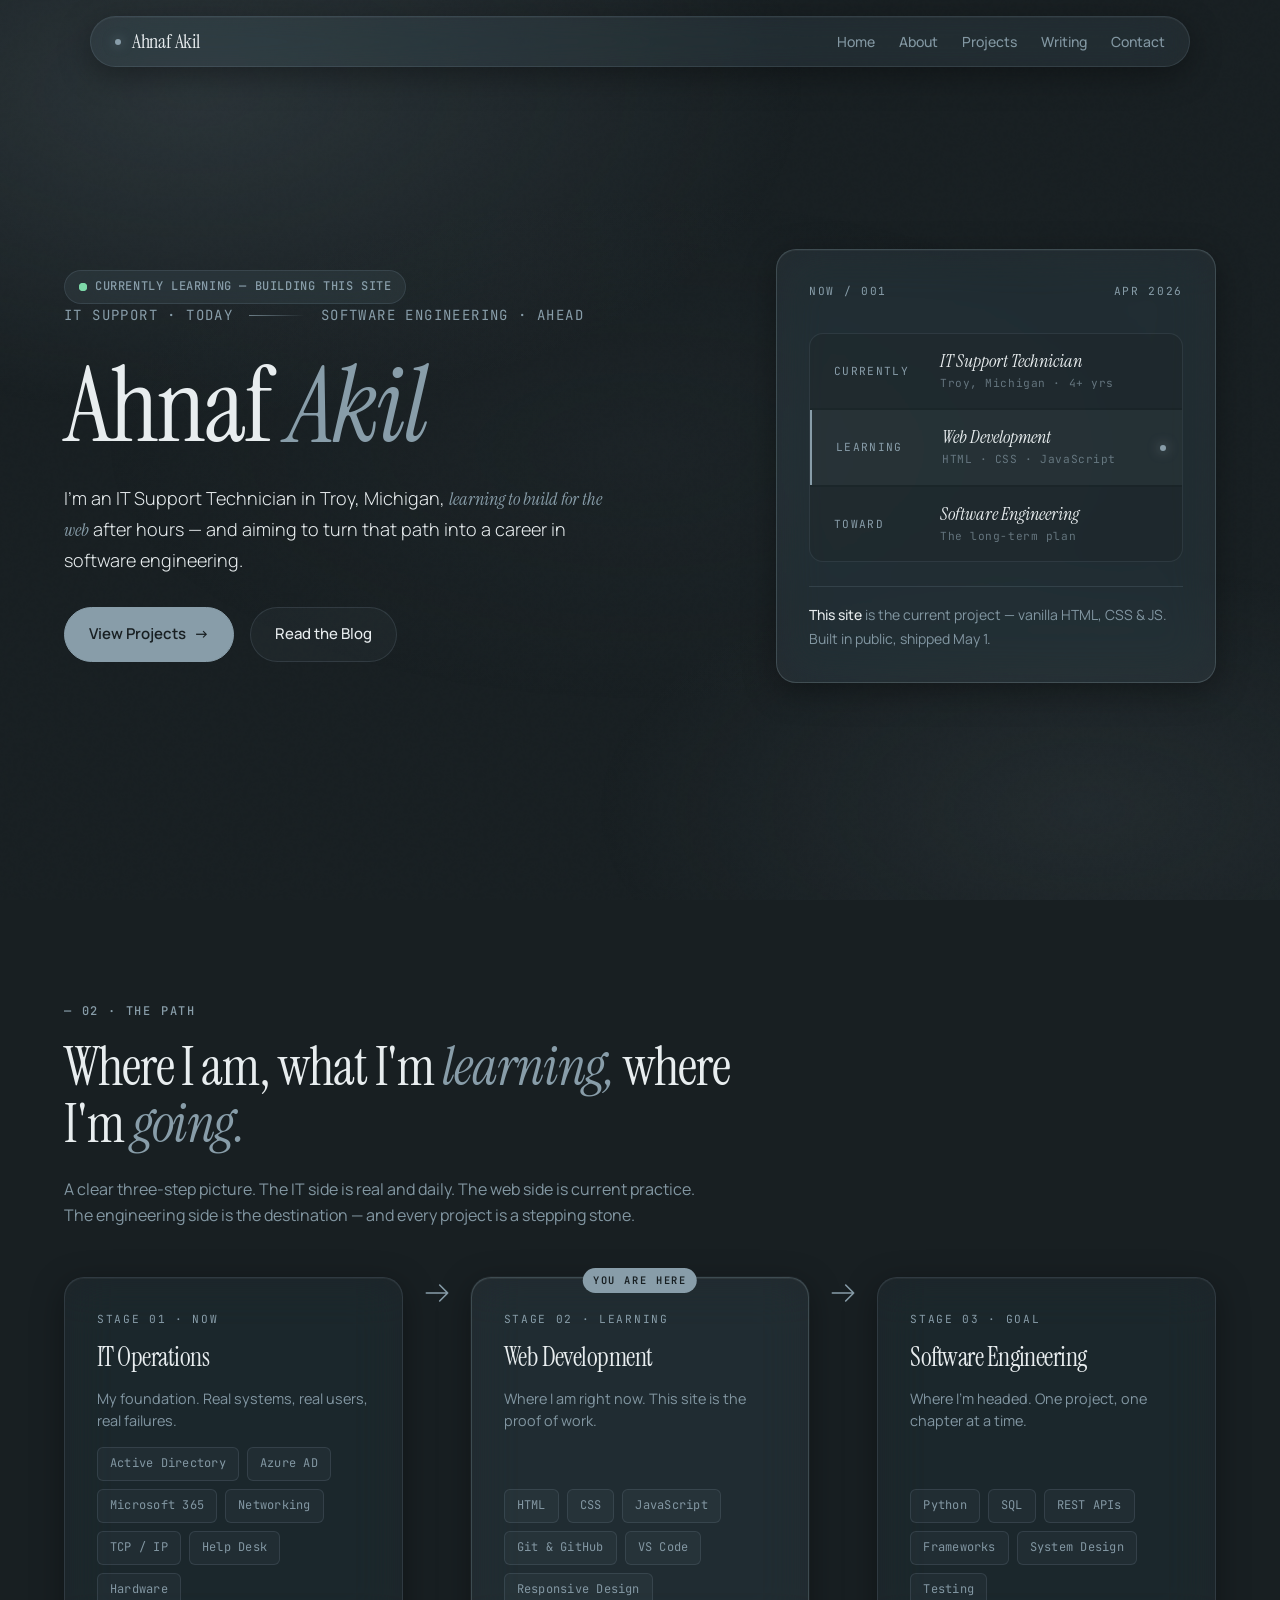
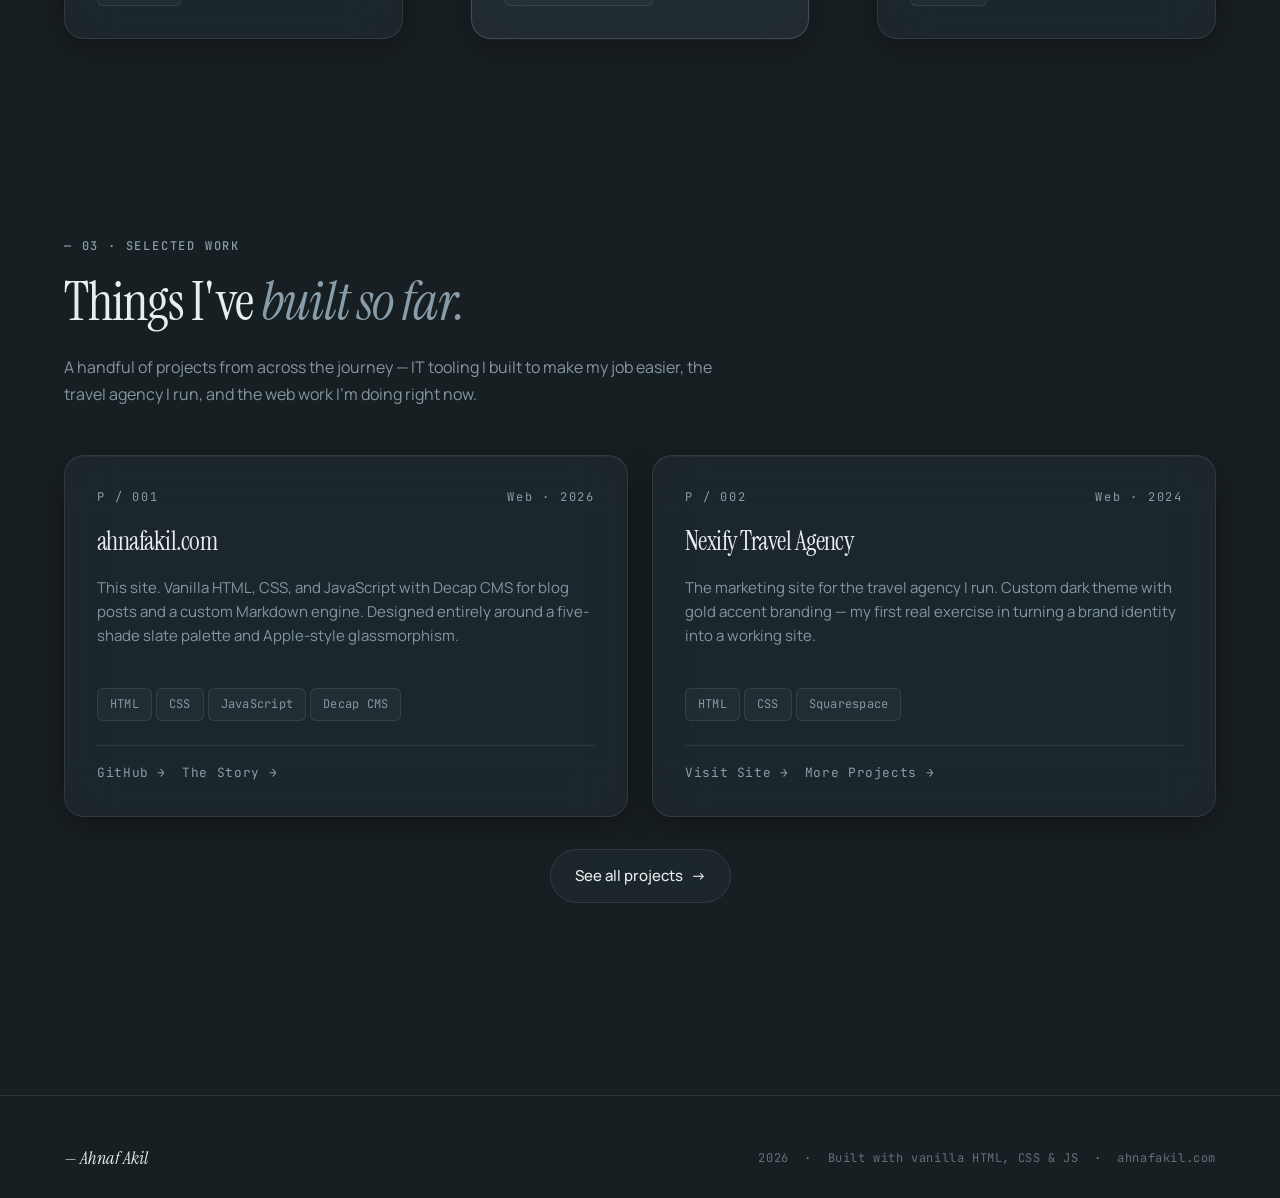
==== index.html @ 6904fd0f "Add files via upload" ====
<!doctype html>
<html lang="en">
<head>
  <meta charset="utf-8" />
  <meta name="viewport" content="width=device-width, initial-scale=1" />
  <meta name="theme-color" content="#181F22" />

  <title>Ahnaf Akil — IT Support, Learning Software Engineering</title>
  <meta name="description" content="IT Support Technician based in Troy, Michigan, learning web development as a stepping stone toward a career in software engineering." />

  <meta property="og:title" content="Ahnaf Akil — IT Support, Learning Software Engineering" />
  <meta property="og:description" content="From the help desk toward the codebase. The path, the projects, the writing." />
  <meta property="og:type" content="website" />
  <meta property="og:url" content="https://ahnafakil.com" />
  <meta property="og:image" content="https://ahnafakil.com/assets/img/akil.jpg" />

  <link rel="preconnect" href="https://fonts.googleapis.com" />
  <link rel="preconnect" href="https://fonts.gstatic.com" crossorigin />
  <link href="https://fonts.googleapis.com/css2?family=Instrument+Serif:ital@0;1&family=Manrope:wght@300;400;500;600;700&family=JetBrains+Mono:wght@400;500&display=swap" rel="stylesheet" />

  <link rel="stylesheet" href="assets/css/main.css" />
  <link rel="icon" type="image/svg+xml" href="data:image/svg+xml,%3Csvg xmlns='http://www.w3.org/2000/svg' viewBox='0 0 100 100'%3E%3Crect width='100' height='100' rx='20' fill='%23181F22'/%3E%3Ctext x='50' y='65' font-family='serif' font-size='48' font-style='italic' fill='%23889DA9' text-anchor='middle'%3Ea%3C/text%3E%3C/svg%3E" />
</head>
<body>

  <!-- ─── Navigation ─────────────────────────────────────── -->
  <nav class="nav" aria-label="Primary">
    <a href="index.html" class="nav-brand">
      <span class="dot" aria-hidden="true"></span>
      Ahnaf Akil
    </a>
    <button class="nav-toggle" aria-label="Toggle navigation" aria-expanded="false">
      <span></span>
    </button>
    <ul class="nav-links">
      <li><a href="index.html">Home</a></li>
      <li><a href="about.html">About</a></li>
      <li><a href="projects.html">Projects</a></li>
      <li><a href="blog.html">Writing</a></li>
      <li><a href="contact.html">Contact</a></li>
    </ul>
  </nav>

  <!-- ─── Hero ───────────────────────────────────────────── -->
  <section class="hero">
    <div class="container">
      <div class="hero-grid">
        <div class="hero-text">
          <span class="status-pill">
            <span class="pulse" aria-hidden="true"></span>
            Currently learning  —  building this site
          </span>

          <p class="hero-tagline">
            <span>IT Support  ·  Today</span>
            <span class="arrow-line" aria-hidden="true"></span>
            <span>Software Engineering  ·  Ahead</span>
          </p>

          <h1 class="hero-headline">
            Ahnaf <em>Akil</em>
          </h1>

          <p class="hero-bridge">
            I'm an IT Support Technician in Troy, Michigan,
            <span class="accent">learning to build for the web</span>
            after hours — and aiming to turn that path into a career in software engineering.
          </p>

          <div class="hero-cta">
            <a href="projects.html" class="btn btn-primary">
              View Projects <span class="arrow" aria-hidden="true">→</span>
            </a>
            <a href="blog.html" class="btn">
              Read the Blog
            </a>
          </div>
        </div>

        <!-- Hero side card: Now / Learning / Toward -->
        <aside class="glass-strong hero-card" aria-label="Current focus">
          <div class="hero-card-label">
            <span>Now  /  001</span>
            <span>Apr 2026</span>
          </div>

          <div class="now-stack">
            <div class="now-row">
              <span class="now-key">Currently</span>
              <span class="now-val"><em>IT Support Technician</em></span>
              <span class="now-meta">Troy, Michigan  ·  4+ yrs</span>
            </div>

            <div class="now-row now-row--accent">
              <span class="now-key">Learning</span>
              <span class="now-val"><em>Web Development</em></span>
              <span class="now-meta">HTML  ·  CSS  ·  JavaScript</span>
            </div>

            <div class="now-row">
              <span class="now-key">Toward</span>
              <span class="now-val"><em>Software Engineering</em></span>
              <span class="now-meta">The long-term plan</span>
            </div>
          </div>

          <div class="hero-now">
            <strong>This site</strong> is the current project — vanilla HTML, CSS &amp; JS.
            Built in public, shipped May 1.
          </div>
        </aside>
      </div>
    </div>
  </section>

  <!-- ─── Path: 3-stage progression ──────────────────────── -->
  <section id="path">
    <div class="container">
      <div class="section-head reveal">
        <span class="eyebrow">— 02  ·  The Path</span>
        <h2>Where I am, what I'm <span class="em">learning,</span> where I'm <span class="em">going.</span></h2>
        <p>
          A clear three-step picture. The IT side is real and daily. The web side is current
          practice. The engineering side is the destination — and every project is a stepping stone.
        </p>
      </div>

      <div class="path reveal-stagger">

        <div class="glass path-col">
          <div class="path-stage">Stage 01  ·  Now</div>
          <h3>IT Operations</h3>
          <p class="path-blurb">My foundation. Real systems, real users, real failures.</p>
          <div class="tag-list">
            <span class="tag">Active Directory</span>
            <span class="tag">Azure AD</span>
            <span class="tag">Microsoft 365</span>
            <span class="tag">Networking</span>
            <span class="tag">TCP / IP</span>
            <span class="tag">Help Desk</span>
            <span class="tag">Hardware</span>
          </div>
        </div>

        <div class="path-arrow" aria-hidden="true">
          <svg viewBox="0 0 24 24" fill="none" stroke="currentColor" stroke-width="1.2">
            <path d="M4 12h16M14 6l6 6-6 6" stroke-linecap="round" stroke-linejoin="round"/>
          </svg>
        </div>

        <div class="glass path-col path-col--current">
          <div class="path-stage">Stage 02  ·  Learning</div>
          <h3>Web Development</h3>
          <p class="path-blurb">Where I am right now. This site is the proof of work.</p>
          <div class="tag-list">
            <span class="tag">HTML</span>
            <span class="tag">CSS</span>
            <span class="tag">JavaScript</span>
            <span class="tag">Git &amp; GitHub</span>
            <span class="tag">VS Code</span>
            <span class="tag">Responsive Design</span>
          </div>
        </div>

        <div class="path-arrow" aria-hidden="true">
          <svg viewBox="0 0 24 24" fill="none" stroke="currentColor" stroke-width="1.2">
            <path d="M4 12h16M14 6l6 6-6 6" stroke-linecap="round" stroke-linejoin="round"/>
          </svg>
        </div>

        <div class="glass path-col">
          <div class="path-stage">Stage 03  ·  Goal</div>
          <h3>Software Engineering</h3>
          <p class="path-blurb">Where I'm headed. One project, one chapter at a time.</p>
          <div class="tag-list">
            <span class="tag">Python</span>
            <span class="tag">SQL</span>
            <span class="tag">REST APIs</span>
            <span class="tag">Frameworks</span>
            <span class="tag">System Design</span>
            <span class="tag">Testing</span>
          </div>
        </div>
      </div>
    </div>
  </section>

  <!-- ─── Featured Projects ──────────────────────────────── -->
  <section id="featured">
    <div class="container">
      <div class="section-head reveal">
        <span class="eyebrow">— 03  ·  Selected Work</span>
        <h2>Things I've <span class="em">built so far.</span></h2>
        <p>
          A handful of projects from across the journey — IT tooling I built to make my job
          easier, the travel agency I run, and the web work I'm doing right now.
        </p>
      </div>

      <div class="project-grid reveal-stagger">

        <article class="glass project-card">
          <div class="index">
            <span>P / 001</span>
            <span>Web · 2026</span>
          </div>
          <h3>ahnafakil.com</h3>
          <p class="desc">
            This site. Vanilla HTML, CSS, and JavaScript with Decap CMS for blog posts and a
            custom Markdown engine. Designed entirely around a five-shade slate palette and
            Apple-style glassmorphism.
          </p>
          <div class="stack">
            <span class="tag">HTML</span>
            <span class="tag">CSS</span>
            <span class="tag">JavaScript</span>
            <span class="tag">Decap CMS</span>
          </div>
          <div class="links">
            <a href="#" target="_blank" rel="noopener">GitHub →</a>
            <a href="about.html">The Story →</a>
          </div>
        </article>

        <article class="glass project-card">
          <div class="index">
            <span>P / 002</span>
            <span>Web · 2024</span>
          </div>
          <h3>Nexify Travel Agency</h3>
          <p class="desc">
            The marketing site for the travel agency I run. Custom dark theme with gold accent
            branding — my first real exercise in turning a brand identity into a working site.
          </p>
          <div class="stack">
            <span class="tag">HTML</span>
            <span class="tag">CSS</span>
            <span class="tag">Squarespace</span>
          </div>
          <div class="links">
            <a href="https://nexifyta.com" target="_blank" rel="noopener">Visit Site →</a>
            <a href="projects.html">More Projects →</a>
          </div>
        </article>

      </div>

      <div style="margin-top: var(--s-5); text-align: center;" class="reveal">
        <a href="projects.html" class="btn">
          See all projects <span class="arrow" aria-hidden="true">→</span>
        </a>
      </div>
    </div>
  </section>

  <!-- ─── Footer ─────────────────────────────────────────── -->
  <footer class="footer">
    <div class="container">
      <div class="footer-content">
        <span class="footer-brand">— Ahnaf Akil</span>
        <span class="footer-meta">
          <span data-year>2026</span>
          <span class="sep">·</span>
          Built with vanilla HTML, CSS &amp; JS
          <span class="sep">·</span>
          ahnafakil.com
        </span>
      </div>
    </div>
  </footer>

  <script src="assets/js/app.js"></script>
</body>
</html>
---- assets/css/main.css ----
/* ============================================================
   ahnafakil.com  —  Design System
   Editorial serif + geometric sans, glassmorphism on slate.
   ============================================================ */

/* ─── Reset ─────────────────────────────────────────────────── */
*,
*::before,
*::after {
  box-sizing: border-box;
  margin: 0;
  padding: 0;
}

html {
  scroll-behavior: smooth;
  -webkit-font-smoothing: antialiased;
  -moz-osx-font-smoothing: grayscale;
}

img,
picture,
svg {
  display: block;
  max-width: 100%;
}

a {
  color: inherit;
  text-decoration: none;
}

button {
  border: none;
  background: none;
  font: inherit;
  cursor: pointer;
  color: inherit;
}

/* ─── Tokens ────────────────────────────────────────────────── */
:root {
  /* Palette — strict 5-shade spec */
  --cadet:    #889DA9;
  --gunmetal: #6C7E87;
  --midnight: #505E65;
  --darkstm:  #343F44;
  --deepspc:  #181F22;

  /* Glass tokens */
  --glass-bg:     rgba(136, 157, 169, 0.06);
  --glass-bg-strong: rgba(136, 157, 169, 0.10);
  --glass-border: rgba(136, 157, 169, 0.18);
  --glass-border-strong: rgba(136, 157, 169, 0.28);
  --glass-blur:   blur(24px) saturate(160%);
  --glass-shadow: 0 8px 32px rgba(0, 0, 0, 0.35),
                  inset 0 1px 0 rgba(255, 255, 255, 0.04);

  /* Text */
  --text-primary:   #E8EDEF;
  --text-secondary: rgba(136, 157, 169, 0.95);
  --text-tertiary:  rgba(136, 157, 169, 0.65);

  /* Type */
  --font-serif: 'Instrument Serif', 'Times New Roman', serif;
  --font-sans:  'Manrope', -apple-system, BlinkMacSystemFont, sans-serif;
  --font-mono:  'JetBrains Mono', 'SF Mono', ui-monospace, monospace;

  /* Spacing scale */
  --s-1: 4px;
  --s-2: 8px;
  --s-3: 16px;
  --s-4: 24px;
  --s-5: 32px;
  --s-6: 48px;
  --s-7: 64px;
  --s-8: 96px;
  --s-9: 128px;

  /* Layout */
  --max-width: 1200px;
  --content-width: 720px;

  /* Motion */
  --ease-out: cubic-bezier(0.16, 1, 0.3, 1);
  --ease-in-out: cubic-bezier(0.65, 0, 0.35, 1);
}

/* ─── Base ──────────────────────────────────────────────────── */
body {
  font-family: var(--font-sans);
  font-weight: 400;
  font-size: 16px;
  line-height: 1.65;
  color: var(--text-secondary);
  background: var(--deepspc);
  min-height: 100vh;
  overflow-x: hidden;
  position: relative;
}

/* Ambient atmosphere — gives glass something to blur over */
body::before {
  content: '';
  position: fixed;
  inset: 0;
  background:
    radial-gradient(ellipse 80% 60% at 15% 10%, rgba(108, 126, 135, 0.22), transparent 60%),
    radial-gradient(ellipse 70% 50% at 85% 90%, rgba(80, 94, 101, 0.18), transparent 55%),
    radial-gradient(ellipse 60% 40% at 50% 50%, rgba(52, 63, 68, 0.12), transparent 70%);
  pointer-events: none;
  z-index: 0;
}

/* Subtle grain overlay */
body::after {
  content: '';
  position: fixed;
  inset: 0;
  background-image: url("data:image/svg+xml,%3Csvg viewBox='0 0 200 200' xmlns='http://www.w3.org/2000/svg'%3E%3Cfilter id='n'%3E%3CfeTurbulence type='fractalNoise' baseFrequency='0.9' numOctaves='3'/%3E%3C/filter%3E%3Crect width='100%25' height='100%25' filter='url(%23n)' opacity='0.5'/%3E%3C/svg%3E");
  opacity: 0.025;
  pointer-events: none;
  z-index: 1;
  mix-blend-mode: overlay;
}

/* ─── Typography ────────────────────────────────────────────── */
h1, h2, h3, h4 {
  font-family: var(--font-serif);
  font-weight: 400;
  color: var(--text-primary);
  letter-spacing: -0.02em;
  line-height: 1.05;
}

h1 {
  font-size: clamp(3rem, 7vw + 1rem, 6.5rem);
  font-weight: 400;
}

h2 {
  font-size: clamp(2rem, 3vw + 1rem, 3.5rem);
  margin-bottom: var(--s-4);
}

h3 {
  font-size: clamp(1.5rem, 1.5vw + 0.75rem, 2rem);
  margin-bottom: var(--s-3);
}

h4 {
  font-size: 1.25rem;
  margin-bottom: var(--s-2);
}

p {
  margin-bottom: var(--s-3);
  max-width: 65ch;
}

p.lead {
  font-size: 1.125rem;
  line-height: 1.7;
  color: var(--text-primary);
  font-weight: 300;
}

.eyebrow {
  font-family: var(--font-mono);
  font-size: 0.75rem;
  font-weight: 500;
  text-transform: uppercase;
  letter-spacing: 0.15em;
  color: var(--cadet);
  margin-bottom: var(--s-3);
  display: inline-block;
}

.serif-italic {
  font-family: var(--font-serif);
  font-style: italic;
  color: var(--text-primary);
}

a.inline-link {
  color: var(--text-primary);
  border-bottom: 1px solid var(--glass-border-strong);
  transition: border-color 0.3s var(--ease-out);
}

a.inline-link:hover {
  border-bottom-color: var(--cadet);
}

code,
pre {
  font-family: var(--font-mono);
  font-size: 0.85em;
}

code {
  background: var(--glass-bg-strong);
  border: 1px solid var(--glass-border);
  padding: 2px 6px;
  border-radius: 4px;
  color: var(--text-primary);
}

/* ─── Layout ────────────────────────────────────────────────── */
.container {
  position: relative;
  z-index: 2;
  max-width: var(--max-width);
  margin: 0 auto;
  padding: 0 var(--s-4);
}

.container-narrow {
  max-width: var(--content-width);
  margin: 0 auto;
  padding: 0 var(--s-4);
}

section {
  padding: var(--s-8) 0;
  position: relative;
  z-index: 2;
}

/* ─── Glass Components ─────────────────────────────────────── */
.glass {
  background: var(--glass-bg);
  backdrop-filter: var(--glass-blur);
  -webkit-backdrop-filter: var(--glass-blur);
  border: 1px solid var(--glass-border);
  border-radius: 20px;
  box-shadow: var(--glass-shadow);
}

.glass-strong {
  background: var(--glass-bg-strong);
  backdrop-filter: var(--glass-blur);
  -webkit-backdrop-filter: var(--glass-blur);
  border: 1px solid var(--glass-border-strong);
  border-radius: 20px;
  box-shadow: var(--glass-shadow);
}

/* Fallback for browsers without backdrop-filter */
@supports not (backdrop-filter: blur(20px)) {
  .glass,
  .glass-strong {
    background: rgba(52, 63, 68, 0.85);
  }
}

/* ─── Navigation ───────────────────────────────────────────── */
.nav {
  position: fixed;
  top: var(--s-3);
  left: 50%;
  transform: translateX(-50%);
  z-index: 100;
  width: calc(100% - var(--s-5));
  max-width: 1100px;
  padding: var(--s-2) var(--s-4);
  background: var(--glass-bg-strong);
  backdrop-filter: var(--glass-blur);
  -webkit-backdrop-filter: var(--glass-blur);
  border: 1px solid var(--glass-border);
  border-radius: 100px;
  box-shadow: var(--glass-shadow);
  display: flex;
  align-items: center;
  justify-content: space-between;
}

.nav-brand {
  font-family: var(--font-serif);
  font-size: 1.25rem;
  color: var(--text-primary);
  letter-spacing: -0.01em;
}

.nav-brand .dot {
  display: inline-block;
  width: 6px;
  height: 6px;
  background: var(--cadet);
  border-radius: 50%;
  margin-right: 8px;
  transform: translateY(-3px);
  box-shadow: 0 0 12px rgba(136, 157, 169, 0.6);
}

.nav-links {
  display: flex;
  gap: var(--s-4);
  list-style: none;
}

.nav-links a {
  font-family: var(--font-sans);
  font-size: 0.875rem;
  font-weight: 500;
  color: var(--text-secondary);
  transition: color 0.2s var(--ease-out);
  position: relative;
}

.nav-links a:hover,
.nav-links a.active {
  color: var(--text-primary);
}

.nav-links a.active::after {
  content: '';
  position: absolute;
  bottom: -6px;
  left: 50%;
  transform: translateX(-50%);
  width: 4px;
  height: 4px;
  background: var(--cadet);
  border-radius: 50%;
}

/* Mobile menu toggle */
.nav-toggle {
  display: none;
  width: 36px;
  height: 36px;
  align-items: center;
  justify-content: center;
}

.nav-toggle span {
  display: block;
  width: 18px;
  height: 1.5px;
  background: var(--text-primary);
  position: relative;
}

.nav-toggle span::before,
.nav-toggle span::after {
  content: '';
  position: absolute;
  left: 0;
  width: 18px;
  height: 1.5px;
  background: var(--text-primary);
}

.nav-toggle span::before { top: -6px; }
.nav-toggle span::after  { top: 6px; }

@media (max-width: 720px) {
  .nav-toggle { display: flex; }
  .nav-links {
    display: none;
    position: absolute;
    top: calc(100% + 8px);
    left: 0;
    right: 0;
    background: var(--glass-bg-strong);
    backdrop-filter: var(--glass-blur);
    -webkit-backdrop-filter: var(--glass-blur);
    border: 1px solid var(--glass-border);
    border-radius: 20px;
    flex-direction: column;
    gap: 0;
    padding: var(--s-2);
  }
  .nav-links.is-open { display: flex; }
  .nav-links a {
    padding: var(--s-3);
    border-radius: 12px;
  }
  .nav-links a:hover {
    background: var(--glass-bg-strong);
  }
}

/* ─── Buttons ──────────────────────────────────────────────── */
.btn {
  display: inline-flex;
  align-items: center;
  gap: var(--s-2);
  padding: 14px 24px;
  font-family: var(--font-sans);
  font-size: 0.9375rem;
  font-weight: 500;
  color: var(--text-primary);
  border: 1px solid var(--glass-border);
  border-radius: 100px;
  background: var(--glass-bg);
  backdrop-filter: var(--glass-blur);
  -webkit-backdrop-filter: var(--glass-blur);
  transition: all 0.3s var(--ease-out);
  cursor: pointer;
  white-space: nowrap;
}

.btn:hover {
  background: var(--glass-bg-strong);
  border-color: var(--glass-border-strong);
  transform: translateY(-1px);
  box-shadow: 0 6px 20px rgba(0, 0, 0, 0.25);
}

.btn-primary {
  background: var(--cadet);
  color: var(--deepspc);
  border-color: var(--cadet);
  font-weight: 600;
}

.btn-primary:hover {
  background: var(--text-primary);
  border-color: var(--text-primary);
  color: var(--deepspc);
}

.btn .arrow {
  display: inline-block;
  transition: transform 0.3s var(--ease-out);
}

.btn:hover .arrow {
  transform: translateX(3px);
}

/* ─── Status Pill ──────────────────────────────────────────── */
.status-pill {
  display: inline-flex;
  align-items: center;
  gap: var(--s-2);
  padding: 6px 14px;
  font-family: var(--font-mono);
  font-size: 0.75rem;
  font-weight: 500;
  letter-spacing: 0.05em;
  text-transform: uppercase;
  color: var(--cadet);
  background: var(--glass-bg-strong);
  border: 1px solid var(--glass-border);
  border-radius: 100px;
  backdrop-filter: var(--glass-blur);
  -webkit-backdrop-filter: var(--glass-blur);
}

.status-pill .pulse {
  position: relative;
  width: 8px;
  height: 8px;
  background: #7DD8A8;
  border-radius: 50%;
}

.status-pill .pulse::after {
  content: '';
  position: absolute;
  inset: 0;
  background: #7DD8A8;
  border-radius: 50%;
  animation: pulse 2s var(--ease-out) infinite;
}

@keyframes pulse {
  0%   { transform: scale(1);   opacity: 0.7; }
  100% { transform: scale(2.5); opacity: 0; }
}

/* ─── Hero ─────────────────────────────────────────────────── */
.hero {
  min-height: 100vh;
  display: flex;
  align-items: center;
  position: relative;
  padding-top: var(--s-9);
}

.hero-grid {
  display: grid;
  grid-template-columns: 1fr;
  gap: var(--s-6);
  align-items: center;
}

@media (min-width: 960px) {
  .hero-grid {
    grid-template-columns: 1.4fr 1fr;
    gap: var(--s-8);
  }
}

.hero-headline {
  margin: var(--s-4) 0;
}

.hero-headline em {
  font-style: italic;
  color: var(--cadet);
}

.hero-tagline {
  font-family: var(--font-mono);
  font-size: 0.875rem;
  letter-spacing: 0.1em;
  text-transform: uppercase;
  color: var(--cadet);
  margin-bottom: var(--s-3);
  display: flex;
  align-items: center;
  gap: var(--s-3);
}

.hero-tagline .arrow-line {
  flex: 1;
  height: 1px;
  background: linear-gradient(to right, var(--gunmetal), transparent);
  max-width: 80px;
}

.hero-bridge {
  font-size: 1.125rem;
  line-height: 1.65;
  color: var(--text-primary);
  font-weight: 300;
  max-width: 540px;
  margin-bottom: var(--s-5);
}

.hero-bridge .accent {
  font-family: var(--font-serif);
  font-style: italic;
  color: var(--cadet);
}

.hero-cta {
  display: flex;
  flex-wrap: wrap;
  gap: var(--s-3);
  margin-top: var(--s-5);
}

/* Hero side card */
.hero-card {
  position: relative;
  padding: var(--s-5);
  display: flex;
  flex-direction: column;
  gap: var(--s-4);
}

.hero-card-label {
  font-family: var(--font-mono);
  font-size: 0.7rem;
  text-transform: uppercase;
  letter-spacing: 0.15em;
  color: var(--cadet);
  display: flex;
  justify-content: space-between;
  align-items: center;
}

.hero-stats {
  display: grid;
  grid-template-columns: 1fr 1fr;
  gap: var(--s-4);
  margin-top: var(--s-2);
}

.stat {
  border-left: 1px solid var(--glass-border);
  padding-left: var(--s-3);
}

.stat .num {
  font-family: var(--font-serif);
  font-size: 2.5rem;
  color: var(--text-primary);
  line-height: 1;
  margin-bottom: var(--s-1);
}

.stat .label {
  font-family: var(--font-mono);
  font-size: 0.7rem;
  text-transform: uppercase;
  letter-spacing: 0.1em;
  color: var(--text-tertiary);
}

/* ─── Hero "Now" stack ─────────────────────────────────── */
.now-stack {
  display: flex;
  flex-direction: column;
  gap: 2px;
  background: rgba(0, 0, 0, 0.18);
  border: 1px solid var(--glass-border);
  border-radius: 14px;
  overflow: hidden;
  margin-top: var(--s-2);
}

.now-row {
  padding: var(--s-3) var(--s-4);
  display: grid;
  grid-template-columns: 90px 1fr;
  grid-template-rows: auto auto;
  column-gap: var(--s-3);
  row-gap: 2px;
  background: rgba(136, 157, 169, 0.04);
  position: relative;
  transition: background 0.3s var(--ease-out);
}

.now-row:hover {
  background: rgba(136, 157, 169, 0.08);
}

.now-row--accent {
  background: rgba(136, 157, 169, 0.10);
  border-left: 2px solid var(--cadet);
}

.now-row--accent::before {
  content: '';
  position: absolute;
  top: 50%;
  right: var(--s-3);
  width: 6px;
  height: 6px;
  background: var(--cadet);
  border-radius: 50%;
  transform: translateY(-50%);
  box-shadow: 0 0 12px rgba(136, 157, 169, 0.8);
  animation: pulse-dot 2.4s var(--ease-in-out) infinite;
}

@keyframes pulse-dot {
  0%, 100% { opacity: 0.5; transform: translateY(-50%) scale(1); }
  50%      { opacity: 1;   transform: translateY(-50%) scale(1.3); }
}

.now-key {
  grid-column: 1;
  grid-row: 1 / span 2;
  align-self: center;
  font-family: var(--font-mono);
  font-size: 0.7rem;
  letter-spacing: 0.12em;
  text-transform: uppercase;
  color: var(--cadet);
}

.now-val {
  grid-column: 2;
  grid-row: 1;
  font-family: var(--font-serif);
  font-size: 1.15rem;
  color: var(--text-primary);
  line-height: 1.2;
}

.now-val em {
  font-style: italic;
}

.now-meta {
  grid-column: 2;
  grid-row: 2;
  font-family: var(--font-mono);
  font-size: 0.7rem;
  letter-spacing: 0.05em;
  color: var(--text-tertiary);
}

/* ─── Path: 3-stage section ─────────────────────────────── */
.path {
  display: grid;
  grid-template-columns: 1fr;
  gap: var(--s-3);
  margin-top: var(--s-5);
}

.path-arrow {
  display: none;
  align-items: center;
  justify-content: center;
  color: var(--cadet);
  width: 32px;
  height: 32px;
  margin: 0 auto;
  opacity: 0.6;
}

.path-arrow svg {
  width: 100%;
  height: 100%;
}

@media (min-width: 960px) {
  .path {
    grid-template-columns: 1fr 36px 1fr 36px 1fr;
    align-items: stretch;
    gap: var(--s-3);
  }
  .path-arrow {
    display: flex;
  }
}

.path-col {
  padding: var(--s-5);
  display: flex;
  flex-direction: column;
  gap: var(--s-3);
  position: relative;
  transition: transform 0.4s var(--ease-out), border-color 0.4s var(--ease-out);
}

.path-col:hover {
  transform: translateY(-3px);
  border-color: var(--glass-border-strong);
}

.path-col--current {
  background: rgba(136, 157, 169, 0.10);
  border-color: var(--glass-border-strong);
  box-shadow: 0 8px 32px rgba(0, 0, 0, 0.35),
              inset 0 1px 0 rgba(255, 255, 255, 0.06),
              0 0 0 1px rgba(136, 157, 169, 0.08);
}

.path-col--current::after {
  content: 'YOU ARE HERE';
  position: absolute;
  top: -10px;
  left: 50%;
  transform: translateX(-50%);
  font-family: var(--font-mono);
  font-size: 0.65rem;
  letter-spacing: 0.18em;
  color: var(--deepspc);
  background: var(--cadet);
  padding: 4px 10px;
  border-radius: 100px;
  white-space: nowrap;
  font-weight: 600;
}

.path-stage {
  font-family: var(--font-mono);
  font-size: 0.7rem;
  text-transform: uppercase;
  letter-spacing: 0.15em;
  color: var(--cadet);
}

.path-col h3 {
  font-size: 1.65rem;
  margin: 0;
}

.path-blurb {
  font-size: 0.9rem;
  color: var(--text-secondary);
  line-height: 1.5;
  margin: 0;
  flex: 1;
}

.hero-now {
  border-top: 1px solid var(--glass-border);
  padding-top: var(--s-3);
  font-size: 0.875rem;
  color: var(--text-secondary);
}

.hero-now strong {
  color: var(--text-primary);
  font-weight: 500;
}

/* Hero scroll cue */
.scroll-cue {
  position: absolute;
  bottom: var(--s-5);
  left: 50%;
  transform: translateX(-50%);
  font-family: var(--font-mono);
  font-size: 0.7rem;
  letter-spacing: 0.2em;
  text-transform: uppercase;
  color: var(--text-tertiary);
  display: flex;
  flex-direction: column;
  align-items: center;
  gap: var(--s-2);
}

.scroll-cue .line {
  width: 1px;
  height: 32px;
  background: linear-gradient(to bottom, var(--gunmetal), transparent);
  animation: scroll-pulse 2.5s var(--ease-in-out) infinite;
}

@keyframes scroll-pulse {
  0%, 100% { opacity: 0.3; }
  50%      { opacity: 1; }
}

/* ─── Section heading pattern ──────────────────────────────── */
.section-head {
  margin-bottom: var(--s-6);
  max-width: 720px;
}

.section-head h2 .em {
  font-style: italic;
  color: var(--cadet);
}

.section-head p {
  color: var(--text-secondary);
  margin-top: var(--s-3);
}

/* ─── Skills bridge layout ─────────────────────────────────── */
.bridge {
  display: grid;
  grid-template-columns: 1fr;
  gap: var(--s-3);
  margin-top: var(--s-5);
}

@media (min-width: 800px) {
  .bridge {
    grid-template-columns: 1fr auto 1fr;
    gap: var(--s-4);
    align-items: stretch;
  }
}

.bridge-col {
  padding: var(--s-5);
}

.bridge-col h3 {
  font-family: var(--font-mono);
  font-size: 0.75rem;
  text-transform: uppercase;
  letter-spacing: 0.15em;
  color: var(--cadet);
  margin-bottom: var(--s-4);
  font-weight: 500;
}

.bridge-col h3 .num {
  font-family: var(--font-serif);
  font-size: 1.75rem;
  font-style: italic;
  color: var(--text-primary);
  margin-right: var(--s-2);
  text-transform: none;
  letter-spacing: -0.02em;
  vertical-align: middle;
}

.bridge-connector {
  display: none;
  align-items: center;
  justify-content: center;
  font-family: var(--font-serif);
  font-size: 2.5rem;
  font-style: italic;
  color: var(--cadet);
  padding: 0 var(--s-3);
}

@media (min-width: 800px) {
  .bridge-connector { display: flex; }
}

.tag-list {
  display: flex;
  flex-wrap: wrap;
  gap: var(--s-2);
}

.tag {
  display: inline-flex;
  align-items: center;
  padding: 6px 12px;
  font-family: var(--font-mono);
  font-size: 0.75rem;
  letter-spacing: 0.02em;
  color: var(--text-secondary);
  background: var(--glass-bg);
  border: 1px solid var(--glass-border);
  border-radius: 6px;
  transition: all 0.2s var(--ease-out);
}

.tag:hover {
  background: var(--glass-bg-strong);
  color: var(--text-primary);
  border-color: var(--glass-border-strong);
}

/* ─── Project cards ────────────────────────────────────────── */
.project-grid {
  display: grid;
  grid-template-columns: 1fr;
  gap: var(--s-4);
}

@media (min-width: 720px) {
  .project-grid {
    grid-template-columns: repeat(2, 1fr);
  }
}

.project-card {
  padding: var(--s-5);
  display: flex;
  flex-direction: column;
  gap: var(--s-3);
  transition: transform 0.4s var(--ease-out), border-color 0.4s var(--ease-out);
}

.project-card:hover {
  transform: translateY(-4px);
  border-color: var(--glass-border-strong);
}

.project-card .index {
  font-family: var(--font-mono);
  font-size: 0.75rem;
  color: var(--cadet);
  letter-spacing: 0.15em;
  display: flex;
  justify-content: space-between;
}

.project-card h3 {
  font-size: 1.65rem;
  margin: var(--s-1) 0;
}

.project-card .desc {
  color: var(--text-secondary);
  font-size: 0.9375rem;
  line-height: 1.6;
  flex: 1;
}

.project-card .stack {
  display: flex;
  flex-wrap: wrap;
  gap: var(--s-1);
  margin-top: var(--s-2);
}

.project-card .links {
  display: flex;
  gap: var(--s-3);
  padding-top: var(--s-3);
  border-top: 1px solid var(--glass-border);
  margin-top: var(--s-2);
}

.project-card .links a {
  font-family: var(--font-mono);
  font-size: 0.8rem;
  letter-spacing: 0.05em;
  color: var(--cadet);
  display: inline-flex;
  align-items: center;
  gap: 6px;
  transition: color 0.2s var(--ease-out);
}

.project-card .links a:hover {
  color: var(--text-primary);
}

/* ─── About Page ───────────────────────────────────────────── */
.about-grid {
  display: grid;
  grid-template-columns: 1fr;
  gap: var(--s-6);
  align-items: start;
}

@media (min-width: 960px) {
  .about-grid {
    grid-template-columns: 320px 1fr;
    gap: var(--s-7);
  }
}

.about-photo {
  position: sticky;
  top: 100px;
  padding: 12px;
  background: var(--glass-bg);
  border: 1px solid var(--glass-border);
  border-radius: 24px;
  backdrop-filter: var(--glass-blur);
  -webkit-backdrop-filter: var(--glass-blur);
  box-shadow: var(--glass-shadow),
              0 24px 64px -24px rgba(0, 0, 0, 0.6);
}

.about-photo .frame {
  aspect-ratio: 4 / 5;
  width: 100%;
  background: linear-gradient(135deg, var(--midnight), var(--darkstm));
  border-radius: 16px;
  overflow: hidden;
  position: relative;
}

.about-photo .frame img {
  position: absolute;
  inset: 0;
  width: 100%;
  height: 100%;
  object-fit: cover;
  filter: contrast(1.02) saturate(0.95);
  transition: transform 0.6s var(--ease-out);
}

.about-photo:hover .frame img {
  transform: scale(1.03);
}

/* Subtle vignette so photo blends into the slate aesthetic */
.about-photo .frame::after {
  content: '';
  position: absolute;
  inset: 0;
  background: radial-gradient(ellipse at center,
    transparent 60%,
    rgba(24, 31, 34, 0.35) 100%);
  pointer-events: none;
  border-radius: 16px;
}

.about-photo .photo-caption {
  display: flex;
  justify-content: space-between;
  align-items: center;
  padding: 12px 4px 4px;
  font-family: var(--font-mono);
}

.about-photo .caption-label {
  font-size: 0.75rem;
  font-style: italic;
  color: var(--text-primary);
  font-family: var(--font-serif);
  font-style: italic;
}

.about-photo .caption-meta {
  font-size: 0.7rem;
  letter-spacing: 0.1em;
  text-transform: uppercase;
  color: var(--text-tertiary);
}

.about-content > *:not(:last-child) {
  margin-bottom: var(--s-4);
}

.about-content h2 {
  margin-top: var(--s-6);
}

.about-content h2:first-child {
  margin-top: 0;
}

.timeline {
  list-style: none;
  margin: var(--s-4) 0;
  padding: 0;
  border-left: 1px solid var(--glass-border);
}

.timeline li {
  position: relative;
  padding: 0 0 var(--s-5) var(--s-4);
}

.timeline li::before {
  content: '';
  position: absolute;
  left: -5px;
  top: 8px;
  width: 9px;
  height: 9px;
  background: var(--deepspc);
  border: 1px solid var(--cadet);
  border-radius: 50%;
}

.timeline .year {
  font-family: var(--font-mono);
  font-size: 0.75rem;
  letter-spacing: 0.1em;
  color: var(--cadet);
  text-transform: uppercase;
  display: block;
  margin-bottom: 4px;
}

.timeline .role {
  font-family: var(--font-serif);
  font-size: 1.25rem;
  color: var(--text-primary);
  font-style: italic;
  margin-bottom: 4px;
}

.timeline .where {
  font-size: 0.875rem;
  color: var(--text-secondary);
}

/* ─── Blog list ─────────────────────────────────────────────── */
.post-list {
  display: flex;
  flex-direction: column;
  gap: var(--s-3);
}

.post-card {
  padding: var(--s-5);
  display: grid;
  grid-template-columns: 1fr;
  gap: var(--s-2);
  transition: transform 0.4s var(--ease-out), border-color 0.4s var(--ease-out);
  cursor: pointer;
}

@media (min-width: 720px) {
  .post-card {
    grid-template-columns: 140px 1fr auto;
    align-items: center;
    gap: var(--s-5);
  }
}

.post-card:hover {
  transform: translateX(4px);
  border-color: var(--glass-border-strong);
}

.post-card time {
  font-family: var(--font-mono);
  font-size: 0.75rem;
  letter-spacing: 0.1em;
  text-transform: uppercase;
  color: var(--cadet);
}

.post-card h2 {
  font-size: 1.5rem;
  margin: 0 0 var(--s-1);
}

.post-card .excerpt {
  font-size: 0.9375rem;
  color: var(--text-secondary);
  margin: 0;
}

.post-card .read-more {
  font-family: var(--font-mono);
  font-size: 0.75rem;
  letter-spacing: 0.1em;
  text-transform: uppercase;
  color: var(--cadet);
  display: flex;
  align-items: center;
  gap: 6px;
  white-space: nowrap;
}

.post-card a {
  color: inherit;
}

.post-card a:hover h2 {
  color: var(--cadet);
}

/* ─── Single post ──────────────────────────────────────────── */
.post-article {
  max-width: var(--content-width);
  margin: 0 auto;
  padding: var(--s-6);
  font-size: 1.0625rem;
  line-height: 1.8;
  color: var(--text-secondary);
}

.post-article time {
  font-family: var(--font-mono);
  font-size: 0.8rem;
  letter-spacing: 0.1em;
  text-transform: uppercase;
  color: var(--cadet);
  display: block;
  margin-bottom: var(--s-3);
}

.post-article h1 {
  font-size: clamp(2rem, 4vw + 1rem, 3.5rem);
  margin-bottom: var(--s-5);
  line-height: 1.1;
}

.post-article h2 {
  font-size: 1.75rem;
  margin: var(--s-6) 0 var(--s-3);
}

.post-article h3 {
  font-size: 1.4rem;
  margin: var(--s-5) 0 var(--s-2);
}

.post-article p {
  margin-bottom: var(--s-4);
}

.post-article p:first-of-type {
  font-size: 1.1875rem;
  color: var(--text-primary);
  font-weight: 300;
}

.post-article ul,
.post-article ol {
  margin-bottom: var(--s-4);
  padding-left: var(--s-4);
}

.post-article li {
  margin-bottom: var(--s-2);
}

.post-article blockquote {
  margin: var(--s-5) 0;
  padding: var(--s-4) var(--s-5);
  border-left: 2px solid var(--cadet);
  font-family: var(--font-serif);
  font-style: italic;
  font-size: 1.25rem;
  color: var(--text-primary);
  background: var(--glass-bg);
  border-radius: 0 12px 12px 0;
}

.post-article pre {
  background: rgba(0, 0, 0, 0.3);
  border: 1px solid var(--glass-border);
  border-radius: 12px;
  padding: var(--s-4);
  overflow-x: auto;
  margin: var(--s-4) 0;
  font-size: 0.875rem;
}

.post-article a {
  color: var(--cadet);
  border-bottom: 1px solid var(--glass-border-strong);
  transition: border-color 0.2s var(--ease-out);
}

.post-article a:hover {
  border-bottom-color: var(--cadet);
}

.post-back {
  display: inline-flex;
  align-items: center;
  gap: var(--s-2);
  font-family: var(--font-mono);
  font-size: 0.8rem;
  letter-spacing: 0.1em;
  text-transform: uppercase;
  color: var(--cadet);
  margin-bottom: var(--s-5);
  transition: color 0.2s var(--ease-out);
}

.post-back:hover {
  color: var(--text-primary);
}

/* ─── Contact ──────────────────────────────────────────────── */
.contact-grid {
  display: grid;
  grid-template-columns: 1fr;
  gap: var(--s-5);
}

@media (min-width: 800px) {
  .contact-grid {
    grid-template-columns: 1.2fr 1fr;
    gap: var(--s-6);
  }
}

.contact-form {
  padding: var(--s-5);
  display: flex;
  flex-direction: column;
  gap: var(--s-3);
}

.form-field {
  display: flex;
  flex-direction: column;
  gap: var(--s-1);
}

.form-field label {
  font-family: var(--font-mono);
  font-size: 0.75rem;
  letter-spacing: 0.1em;
  text-transform: uppercase;
  color: var(--cadet);
}

.form-field input,
.form-field textarea {
  font: inherit;
  font-size: 1rem;
  padding: 12px 16px;
  background: var(--glass-bg);
  border: 1px solid var(--glass-border);
  border-radius: 12px;
  color: var(--text-primary);
  transition: border-color 0.2s var(--ease-out), background 0.2s var(--ease-out);
}

.form-field input:focus,
.form-field textarea:focus {
  outline: none;
  border-color: var(--cadet);
  background: var(--glass-bg-strong);
}

.form-field textarea {
  min-height: 140px;
  resize: vertical;
  font-family: var(--font-sans);
}

.contact-side {
  display: flex;
  flex-direction: column;
  gap: var(--s-3);
}

.contact-link {
  display: flex;
  align-items: center;
  justify-content: space-between;
  padding: var(--s-4);
  transition: transform 0.3s var(--ease-out), border-color 0.3s var(--ease-out);
}

.contact-link:hover {
  transform: translateX(4px);
  border-color: var(--glass-border-strong);
}

.contact-link .label {
  font-family: var(--font-mono);
  font-size: 0.7rem;
  letter-spacing: 0.15em;
  text-transform: uppercase;
  color: var(--cadet);
  display: block;
  margin-bottom: 2px;
}

.contact-link .value {
  font-family: var(--font-serif);
  font-size: 1.1rem;
  color: var(--text-primary);
  font-style: italic;
}

.contact-link .arrow {
  color: var(--cadet);
  font-size: 1.25rem;
  transition: transform 0.3s var(--ease-out);
}

.contact-link:hover .arrow {
  transform: translate(4px, -4px);
}

/* ─── Footer ───────────────────────────────────────────────── */
.footer {
  border-top: 1px solid var(--glass-border);
  padding: var(--s-6) 0 var(--s-4);
  margin-top: var(--s-8);
  position: relative;
  z-index: 2;
}

.footer-content {
  display: flex;
  flex-direction: column;
  gap: var(--s-4);
  align-items: center;
  text-align: center;
}

@media (min-width: 720px) {
  .footer-content {
    flex-direction: row;
    justify-content: space-between;
    text-align: left;
  }
}

.footer-brand {
  font-family: var(--font-serif);
  font-style: italic;
  color: var(--text-primary);
  font-size: 1.125rem;
}

.footer-meta {
  font-family: var(--font-mono);
  font-size: 0.75rem;
  letter-spacing: 0.05em;
  color: var(--text-tertiary);
}

.footer-meta .sep {
  margin: 0 var(--s-2);
  color: var(--gunmetal);
}

/* ─── Reveal animation ─────────────────────────────────────── */
.reveal {
  opacity: 0;
  transform: translateY(20px);
  transition: opacity 0.8s var(--ease-out), transform 0.8s var(--ease-out);
}

.reveal.is-visible {
  opacity: 1;
  transform: translateY(0);
}

.reveal-stagger > * {
  opacity: 0;
  transform: translateY(20px);
  transition: opacity 0.8s var(--ease-out), transform 0.8s var(--ease-out);
}

.reveal-stagger.is-visible > *:nth-child(1) { transition-delay: 0.05s; }
.reveal-stagger.is-visible > *:nth-child(2) { transition-delay: 0.15s; }
.reveal-stagger.is-visible > *:nth-child(3) { transition-delay: 0.25s; }
.reveal-stagger.is-visible > *:nth-child(4) { transition-delay: 0.35s; }
.reveal-stagger.is-visible > *:nth-child(5) { transition-delay: 0.45s; }
.reveal-stagger.is-visible > *:nth-child(6) { transition-delay: 0.55s; }

.reveal-stagger.is-visible > * {
  opacity: 1;
  transform: translateY(0);
}

/* Hero entrance */
.hero-headline,
.hero-bridge,
.hero-cta,
.hero-tagline,
.status-pill {
  opacity: 0;
  animation: hero-in 1s var(--ease-out) forwards;
}

.status-pill        { animation-delay: 0.1s; }
.hero-tagline       { animation-delay: 0.2s; }
.hero-headline      { animation-delay: 0.3s; }
.hero-bridge        { animation-delay: 0.5s; }
.hero-cta           { animation-delay: 0.7s; }
.hero-card          { animation-delay: 0.4s; opacity: 0; animation: hero-in 1s var(--ease-out) 0.4s forwards; }

@keyframes hero-in {
  from { opacity: 0; transform: translateY(24px); }
  to   { opacity: 1; transform: translateY(0); }
}

/* Reduced motion */
@media (prefers-reduced-motion: reduce) {
  *,
  *::before,
  *::after {
    animation-duration: 0.01ms !important;
    animation-iteration-count: 1 !important;
    transition-duration: 0.01ms !important;
    scroll-behavior: auto !important;
  }
}

/* Focus visibility */
:focus-visible {
  outline: 2px solid var(--cadet);
  outline-offset: 2px;
  border-radius: 4px;
}
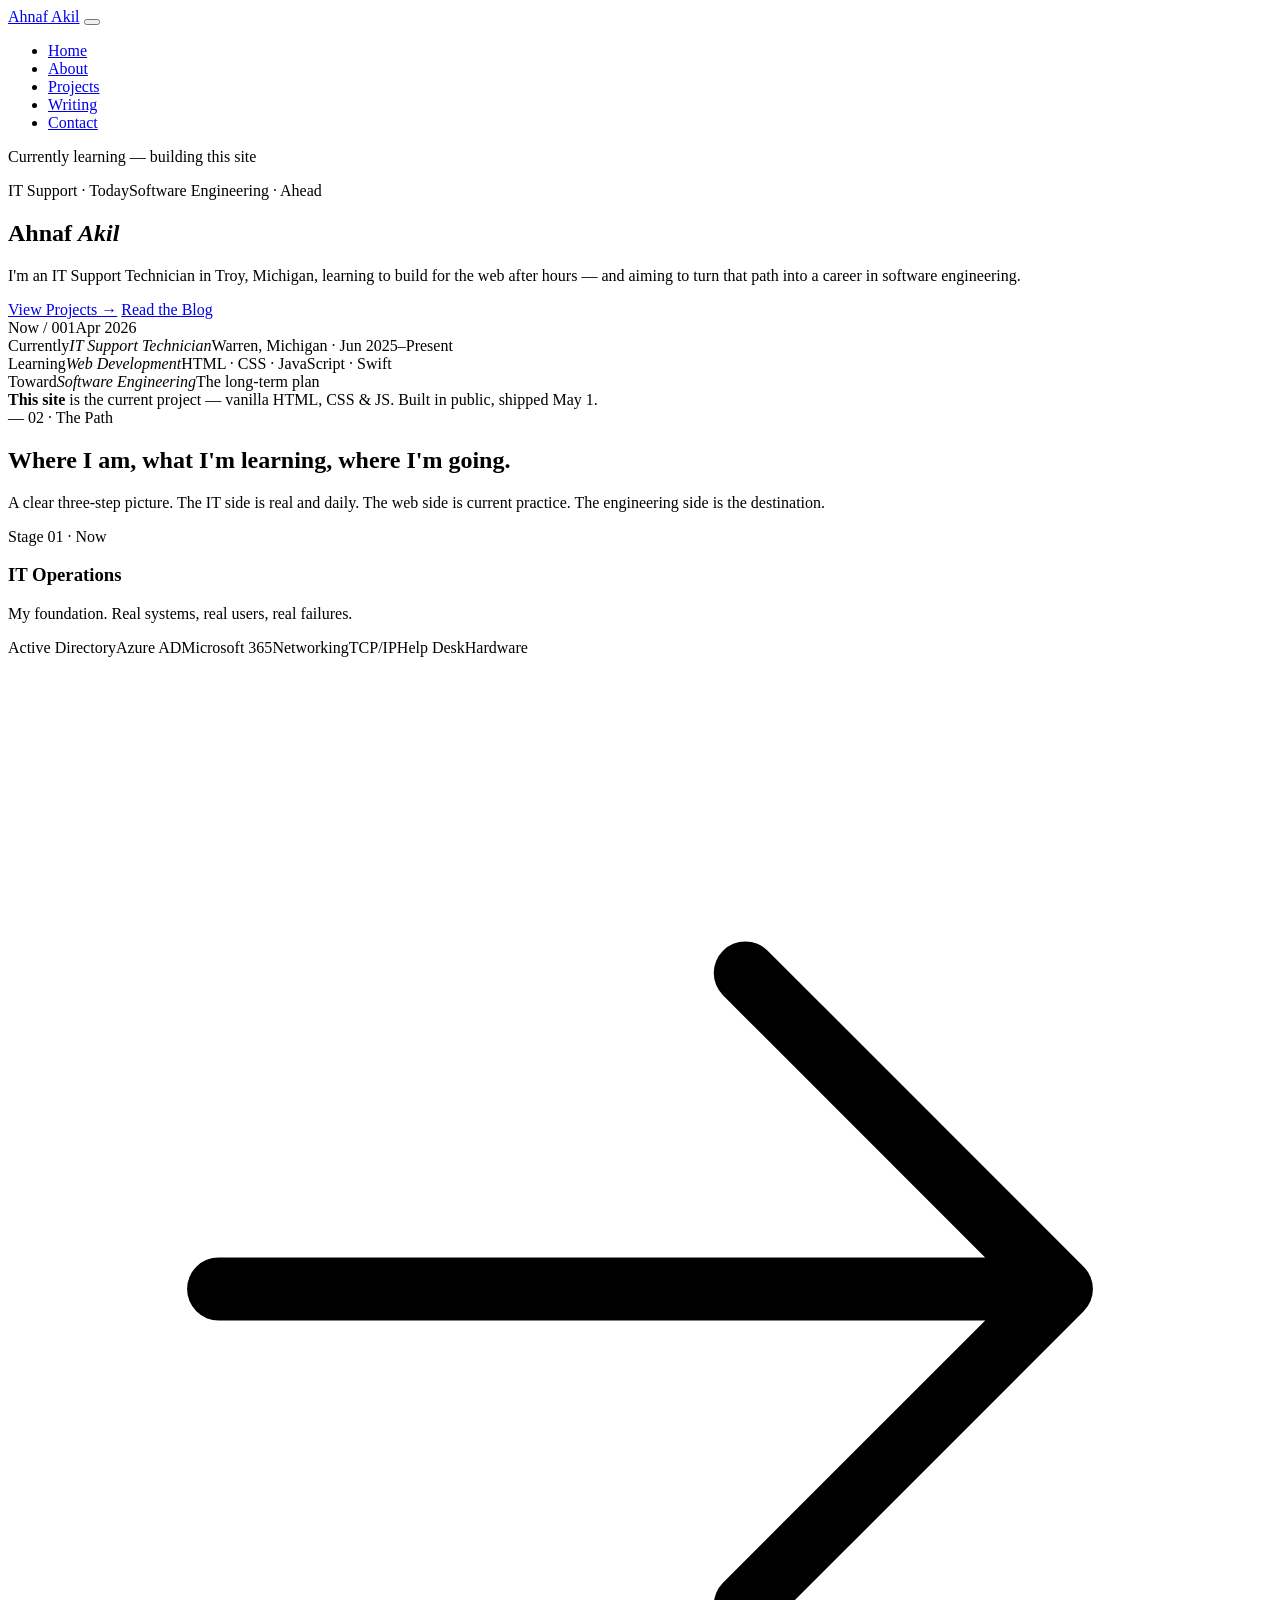
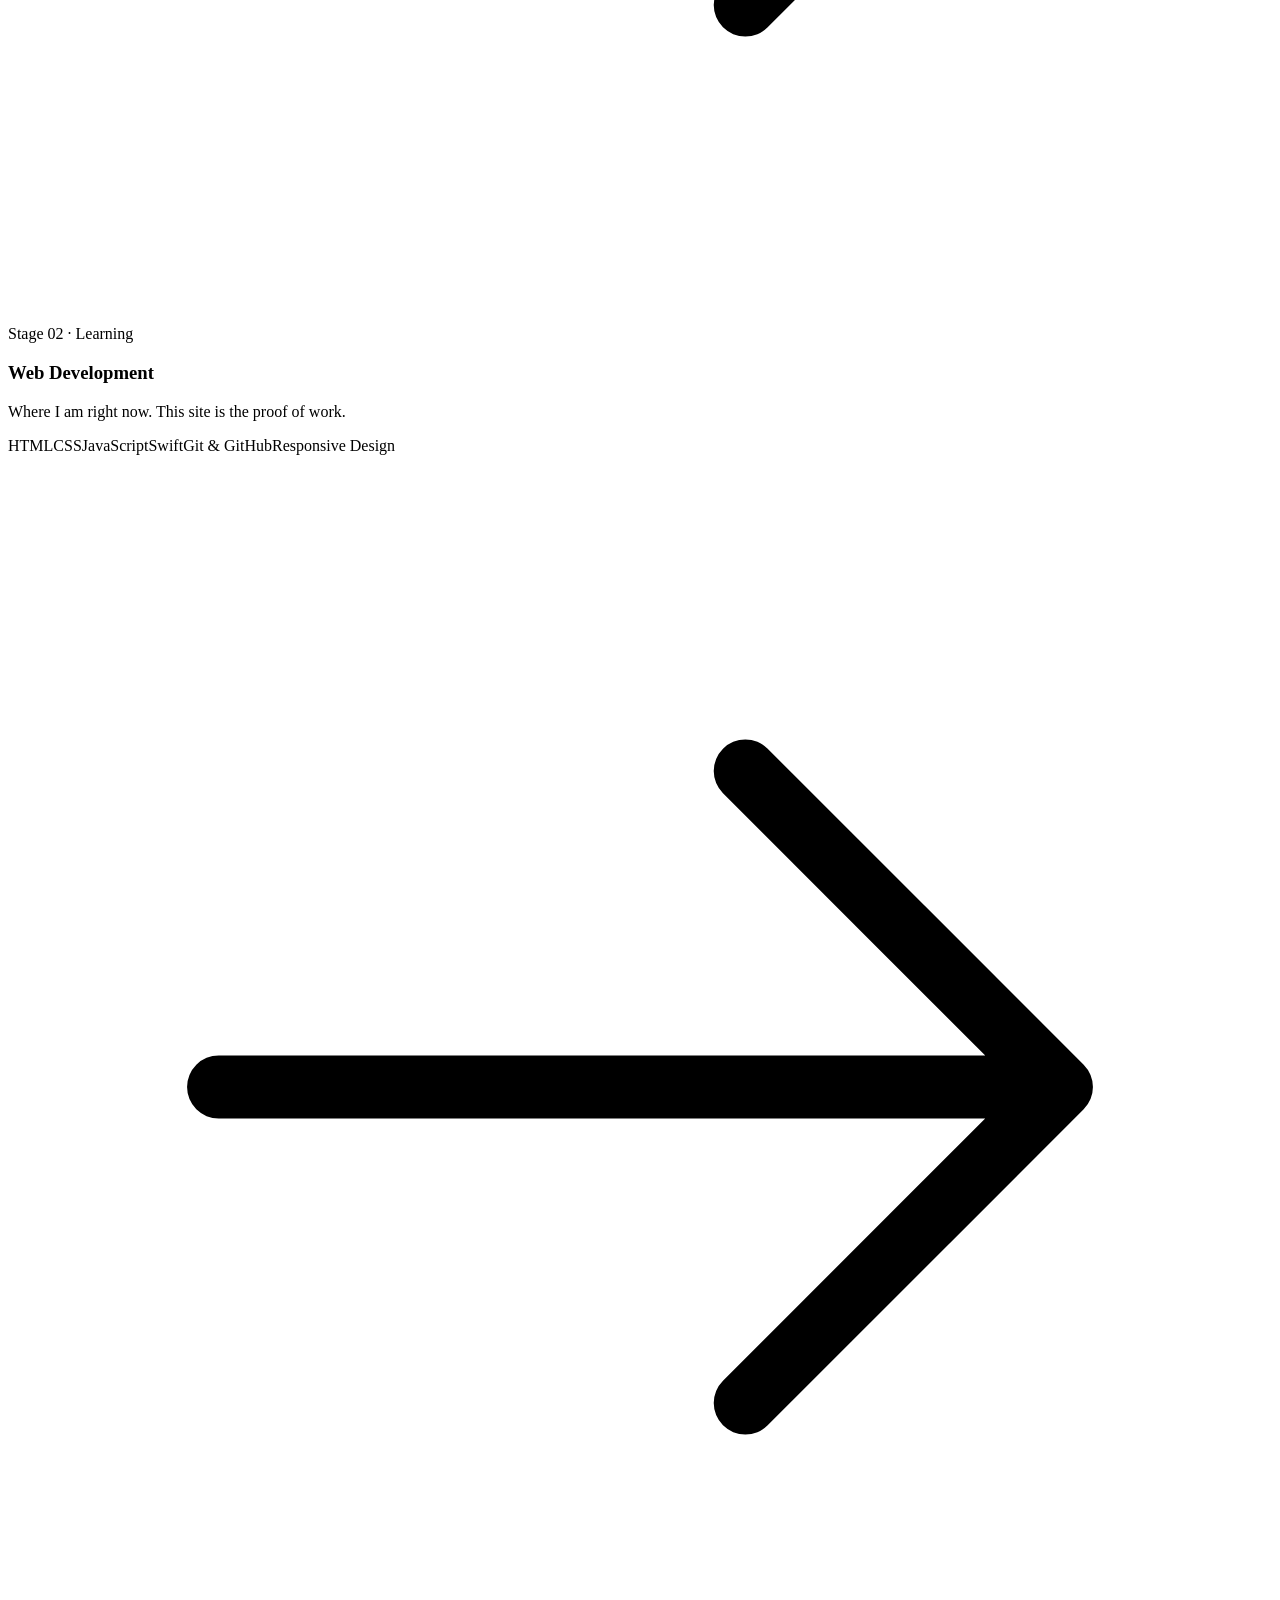
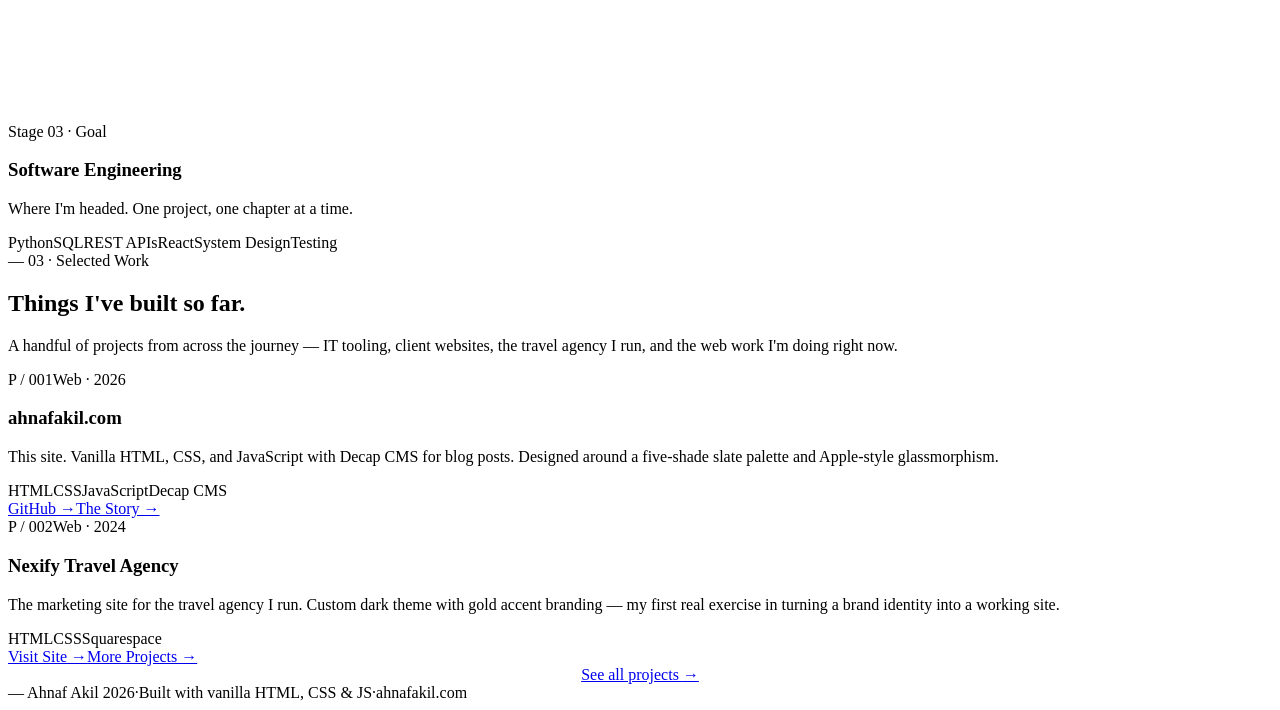
==== commit e2102a87: "Add files via upload" ====
--- a/index.html
+++ b/index.html
@@ -1,274 +1,110 @@
 <!doctype html>
 <html lang="en">
 <head>
-  <meta charset="utf-8" />
-  <meta name="viewport" content="width=device-width, initial-scale=1" />
-  <meta name="theme-color" content="#181F22" />
-
-  <title>Ahnaf Akil — IT Support, Learning Software Engineering</title>
-  <meta name="description" content="IT Support Technician based in Troy, Michigan, learning web development as a stepping stone toward a career in software engineering." />
-
-  <meta property="og:title" content="Ahnaf Akil — IT Support, Learning Software Engineering" />
-  <meta property="og:description" content="From the help desk toward the codebase. The path, the projects, the writing." />
-  <meta property="og:type" content="website" />
-  <meta property="og:url" content="https://ahnafakil.com" />
-  <meta property="og:image" content="https://ahnafakil.com/assets/img/akil.jpg" />
-
-  <link rel="preconnect" href="https://fonts.googleapis.com" />
-  <link rel="preconnect" href="https://fonts.gstatic.com" crossorigin />
-  <link href="https://fonts.googleapis.com/css2?family=Instrument+Serif:ital@0;1&family=Manrope:wght@300;400;500;600;700&family=JetBrains+Mono:wght@400;500&display=swap" rel="stylesheet" />
-
-  <link rel="stylesheet" href="assets/css/main.css" />
-  <link rel="icon" type="image/svg+xml" href="data:image/svg+xml,%3Csvg xmlns='http://www.w3.org/2000/svg' viewBox='0 0 100 100'%3E%3Crect width='100' height='100' rx='20' fill='%23181F22'/%3E%3Ctext x='50' y='65' font-family='serif' font-size='48' font-style='italic' fill='%23889DA9' text-anchor='middle'%3Ea%3C/text%3E%3C/svg%3E" />
+<meta charset="utf-8"/><meta name="viewport" content="width=device-width,initial-scale=1"/><meta name="theme-color" content="#181F22"/>
+<title>Ahnaf Akil — IT Support & Software Engineering</title>
+<meta name="description" content="IT Support Technician in Troy, Michigan, learning web development and building toward a career in software engineering."/>
+<meta property="og:title" content="Ahnaf Akil — IT Support & Software Engineering"/>
+<meta property="og:description" content="From the help desk toward the codebase. The path, the projects, the writing."/>
+<meta property="og:type" content="website"/><meta property="og:url" content="https://ahnafakil.com"/>
+<meta property="og:image" content="https://ahnafakil.com/assets/img/akil.jpg"/>
+<link rel="preconnect" href="https://fonts.googleapis.com"/><link rel="preconnect" href="https://fonts.gstatic.com" crossorigin/>
+<link href="https://fonts.googleapis.com/css2?family=Playfair+Display:ital,wght@0,400;0,500;0,600;1,400;1,500&family=Outfit:wght@300;400;500;600;700&family=JetBrains+Mono:wght@400;500&display=swap" rel="stylesheet"/>
+<link rel="stylesheet" href="assets/css/main.css"/>
+<link rel="icon" type="image/svg+xml" href="data:image/svg+xml,%3Csvg xmlns='http://www.w3.org/2000/svg' viewBox='0 0 100 100'%3E%3Crect width='100' height='100' rx='20' fill='%23181F22'/%3E%3Ctext x='50' y='65' font-family='serif' font-size='48' font-style='italic' fill='%23889DA9' text-anchor='middle'%3Ea%3C/text%3E%3C/svg%3E"/>
 </head>
 <body>
+<nav class="nav" aria-label="Primary">
+<a href="index.html" class="nav-brand"><span class="dot" aria-hidden="true"></span>Ahnaf Akil</a>
+<button class="nav-toggle" aria-label="Toggle navigation" aria-expanded="false"><span></span></button>
+<ul class="nav-links">
+<li><a href="index.html">Home</a></li>
+<li><a href="about.html">About</a></li>
+<li><a href="projects.html">Projects</a></li>
+<li><a href="https://blog.ahnafakil.com">Writing</a></li>
+<li><a href="contact.html">Contact</a></li>
+</ul>
+</nav>
 
-  <!-- ─── Navigation ─────────────────────────────────────── -->
-  <nav class="nav" aria-label="Primary">
-    <a href="index.html" class="nav-brand">
-      <span class="dot" aria-hidden="true"></span>
-      Ahnaf Akil
-    </a>
-    <button class="nav-toggle" aria-label="Toggle navigation" aria-expanded="false">
-      <span></span>
-    </button>
-    <ul class="nav-links">
-      <li><a href="index.html">Home</a></li>
-      <li><a href="about.html">About</a></li>
-      <li><a href="projects.html">Projects</a></li>
-      <li><a href="blog.html">Writing</a></li>
-      <li><a href="contact.html">Contact</a></li>
-    </ul>
-  </nav>
+<section class="hero">
+<div class="container">
+<div class="hero-grid">
+<div class="hero-text">
+<span class="status-pill"><span class="pulse" aria-hidden="true"></span>Currently learning — building this site</span>
+<p class="hero-tagline"><span>IT Support · Today</span><span class="arrow-line" aria-hidden="true"></span><span>Software Engineering · Ahead</span></p>
+<h1 class="hero-headline">Ahnaf <em>Akil</em></h1>
+<p class="hero-bridge">I'm an IT Support Technician in Troy, Michigan, <span class="accent">learning to build for the web</span> after hours — and aiming to turn that path into a career in software engineering.</p>
+<div class="hero-cta">
+<a href="projects.html" class="btn btn-primary">View Projects <span class="arrow" aria-hidden="true">→</span></a>
+<a href="https://blog.ahnafakil.com" class="btn">Read the Blog</a>
+</div>
+</div>
 
-  <!-- ─── Hero ───────────────────────────────────────────── -->
-  <section class="hero">
-    <div class="container">
-      <div class="hero-grid">
-        <div class="hero-text">
-          <span class="status-pill">
-            <span class="pulse" aria-hidden="true"></span>
-            Currently learning  —  building this site
-          </span>
+<aside class="glass-strong hero-card" aria-label="Current focus">
+<div class="hero-card-label"><span>Now / 001</span><span>Apr 2026</span></div>
+<div class="now-stack">
+<div class="now-row"><span class="now-key">Currently</span><span class="now-val"><em>IT Support Technician</em></span><span class="now-meta">Warren, Michigan · Jun 2025–Present</span></div>
+<div class="now-row now-row--accent"><span class="now-key">Learning</span><span class="now-val"><em>Web Development</em></span><span class="now-meta">HTML · CSS · JavaScript · Swift</span></div>
+<div class="now-row"><span class="now-key">Toward</span><span class="now-val"><em>Software Engineering</em></span><span class="now-meta">The long-term plan</span></div>
+</div>
+<div class="hero-now"><strong>This site</strong> is the current project — vanilla HTML, CSS &amp; JS. Built in public, shipped May 1.</div>
+</aside>
+</div>
+</div>
+</section>
 
-          <p class="hero-tagline">
-            <span>IT Support  ·  Today</span>
-            <span class="arrow-line" aria-hidden="true"></span>
-            <span>Software Engineering  ·  Ahead</span>
-          </p>
+<section id="path">
+<div class="container">
+<div class="section-head reveal"><span class="eyebrow">— 02 · The Path</span>
+<h2>Where I am, what I'm <span class="em">learning,</span> where I'm <span class="em">going.</span></h2>
+<p>A clear three-step picture. The IT side is real and daily. The web side is current practice. The engineering side is the destination.</p>
+</div>
+<div class="path reveal-stagger">
+<div class="glass path-col"><div class="path-stage">Stage 01 · Now</div><h3>IT Operations</h3><p class="path-blurb">My foundation. Real systems, real users, real failures.</p>
+<div class="tag-list"><span class="tag">Active Directory</span><span class="tag">Azure AD</span><span class="tag">Microsoft 365</span><span class="tag">Networking</span><span class="tag">TCP/IP</span><span class="tag">Help Desk</span><span class="tag">Hardware</span></div></div>
+<div class="path-arrow" aria-hidden="true"><svg viewBox="0 0 24 24" fill="none" stroke="currentColor" stroke-width="1.2"><path d="M4 12h16M14 6l6 6-6 6" stroke-linecap="round" stroke-linejoin="round"/></svg></div>
+<div class="glass path-col path-col--current"><div class="path-stage">Stage 02 · Learning</div><h3>Web Development</h3><p class="path-blurb">Where I am right now. This site is the proof of work.</p>
+<div class="tag-list"><span class="tag">HTML</span><span class="tag">CSS</span><span class="tag">JavaScript</span><span class="tag">Swift</span><span class="tag">Git &amp; GitHub</span><span class="tag">Responsive Design</span></div></div>
+<div class="path-arrow" aria-hidden="true"><svg viewBox="0 0 24 24" fill="none" stroke="currentColor" stroke-width="1.2"><path d="M4 12h16M14 6l6 6-6 6" stroke-linecap="round" stroke-linejoin="round"/></svg></div>
+<div class="glass path-col"><div class="path-stage">Stage 03 · Goal</div><h3>Software Engineering</h3><p class="path-blurb">Where I'm headed. One project, one chapter at a time.</p>
+<div class="tag-list"><span class="tag">Python</span><span class="tag">SQL</span><span class="tag">REST APIs</span><span class="tag">React</span><span class="tag">System Design</span><span class="tag">Testing</span></div></div>
+</div></div>
+</section>
 
-          <h1 class="hero-headline">
-            Ahnaf <em>Akil</em>
-          </h1>
+<section id="featured">
+<div class="container">
+<div class="section-head reveal"><span class="eyebrow">— 03 · Selected Work</span>
+<h2>Things I've <span class="em">built so far.</span></h2>
+<p>A handful of projects from across the journey — IT tooling, client websites, the travel agency I run, and the web work I'm doing right now.</p>
+</div>
+<div class="project-grid reveal-stagger">
+<article class="glass project-card">
+<div class="index"><span>P / 001</span><span>Web · 2026</span></div>
+<h3>ahnafakil.com</h3>
+<p class="desc">This site. Vanilla HTML, CSS, and JavaScript with Decap CMS for blog posts. Designed around a five-shade slate palette and Apple-style glassmorphism.</p>
+<div class="stack"><span class="tag">HTML</span><span class="tag">CSS</span><span class="tag">JavaScript</span><span class="tag">Decap CMS</span></div>
+<div class="links"><a href="https://github.com/ahnafakil" target="_blank" rel="noopener">GitHub →</a><a href="about.html">The Story →</a></div>
+</article>
+<article class="glass project-card">
+<div class="index"><span>P / 002</span><span>Web · 2024</span></div>
+<h3>Nexify Travel Agency</h3>
+<p class="desc">The marketing site for the travel agency I run. Custom dark theme with gold accent branding — my first real exercise in turning a brand identity into a working site.</p>
+<div class="stack"><span class="tag">HTML</span><span class="tag">CSS</span><span class="tag">Squarespace</span></div>
+<div class="links"><a href="https://nexifyta.com" target="_blank" rel="noopener">Visit Site →</a><a href="projects.html">More Projects →</a></div>
+</article>
+</div>
+<div style="margin-top:var(--s-5);text-align:center;" class="reveal">
+<a href="projects.html" class="btn">See all projects <span class="arrow" aria-hidden="true">→</span></a>
+</div>
+</div>
+</section>
 
-          <p class="hero-bridge">
-            I'm an IT Support Technician in Troy, Michigan,
-            <span class="accent">learning to build for the web</span>
-            after hours — and aiming to turn that path into a career in software engineering.
-          </p>
-
-          <div class="hero-cta">
-            <a href="projects.html" class="btn btn-primary">
-              View Projects <span class="arrow" aria-hidden="true">→</span>
-            </a>
-            <a href="blog.html" class="btn">
-              Read the Blog
-            </a>
-          </div>
-        </div>
-
-        <!-- Hero side card: Now / Learning / Toward -->
-        <aside class="glass-strong hero-card" aria-label="Current focus">
-          <div class="hero-card-label">
-            <span>Now  /  001</span>
-            <span>Apr 2026</span>
-          </div>
-
-          <div class="now-stack">
-            <div class="now-row">
-              <span class="now-key">Currently</span>
-              <span class="now-val"><em>IT Support Technician</em></span>
-              <span class="now-meta">Troy, Michigan  ·  4+ yrs</span>
-            </div>
-
-            <div class="now-row now-row--accent">
-              <span class="now-key">Learning</span>
-              <span class="now-val"><em>Web Development</em></span>
-              <span class="now-meta">HTML  ·  CSS  ·  JavaScript</span>
-            </div>
-
-            <div class="now-row">
-              <span class="now-key">Toward</span>
-              <span class="now-val"><em>Software Engineering</em></span>
-              <span class="now-meta">The long-term plan</span>
-            </div>
-          </div>
-
-          <div class="hero-now">
-            <strong>This site</strong> is the current project — vanilla HTML, CSS &amp; JS.
-            Built in public, shipped May 1.
-          </div>
-        </aside>
-      </div>
-    </div>
-  </section>
-
-  <!-- ─── Path: 3-stage progression ──────────────────────── -->
-  <section id="path">
-    <div class="container">
-      <div class="section-head reveal">
-        <span class="eyebrow">— 02  ·  The Path</span>
-        <h2>Where I am, what I'm <span class="em">learning,</span> where I'm <span class="em">going.</span></h2>
-        <p>
-          A clear three-step picture. The IT side is real and daily. The web side is current
-          practice. The engineering side is the destination — and every project is a stepping stone.
-        </p>
-      </div>
-
-      <div class="path reveal-stagger">
-
-        <div class="glass path-col">
-          <div class="path-stage">Stage 01  ·  Now</div>
-          <h3>IT Operations</h3>
-          <p class="path-blurb">My foundation. Real systems, real users, real failures.</p>
-          <div class="tag-list">
-            <span class="tag">Active Directory</span>
-            <span class="tag">Azure AD</span>
-            <span class="tag">Microsoft 365</span>
-            <span class="tag">Networking</span>
-            <span class="tag">TCP / IP</span>
-            <span class="tag">Help Desk</span>
-            <span class="tag">Hardware</span>
-          </div>
-        </div>
-
-        <div class="path-arrow" aria-hidden="true">
-          <svg viewBox="0 0 24 24" fill="none" stroke="currentColor" stroke-width="1.2">
-            <path d="M4 12h16M14 6l6 6-6 6" stroke-linecap="round" stroke-linejoin="round"/>
-          </svg>
-        </div>
-
-        <div class="glass path-col path-col--current">
-          <div class="path-stage">Stage 02  ·  Learning</div>
-          <h3>Web Development</h3>
-          <p class="path-blurb">Where I am right now. This site is the proof of work.</p>
-          <div class="tag-list">
-            <span class="tag">HTML</span>
-            <span class="tag">CSS</span>
-            <span class="tag">JavaScript</span>
-            <span class="tag">Git &amp; GitHub</span>
-            <span class="tag">VS Code</span>
-            <span class="tag">Responsive Design</span>
-          </div>
-        </div>
-
-        <div class="path-arrow" aria-hidden="true">
-          <svg viewBox="0 0 24 24" fill="none" stroke="currentColor" stroke-width="1.2">
-            <path d="M4 12h16M14 6l6 6-6 6" stroke-linecap="round" stroke-linejoin="round"/>
-          </svg>
-        </div>
-
-        <div class="glass path-col">
-          <div class="path-stage">Stage 03  ·  Goal</div>
-          <h3>Software Engineering</h3>
-          <p class="path-blurb">Where I'm headed. One project, one chapter at a time.</p>
-          <div class="tag-list">
-            <span class="tag">Python</span>
-            <span class="tag">SQL</span>
-            <span class="tag">REST APIs</span>
-            <span class="tag">Frameworks</span>
-            <span class="tag">System Design</span>
-            <span class="tag">Testing</span>
-          </div>
-        </div>
-      </div>
-    </div>
-  </section>
-
-  <!-- ─── Featured Projects ──────────────────────────────── -->
-  <section id="featured">
-    <div class="container">
-      <div class="section-head reveal">
-        <span class="eyebrow">— 03  ·  Selected Work</span>
-        <h2>Things I've <span class="em">built so far.</span></h2>
-        <p>
-          A handful of projects from across the journey — IT tooling I built to make my job
-          easier, the travel agency I run, and the web work I'm doing right now.
-        </p>
-      </div>
-
-      <div class="project-grid reveal-stagger">
-
-        <article class="glass project-card">
-          <div class="index">
-            <span>P / 001</span>
-            <span>Web · 2026</span>
-          </div>
-          <h3>ahnafakil.com</h3>
-          <p class="desc">
-            This site. Vanilla HTML, CSS, and JavaScript with Decap CMS for blog posts and a
-            custom Markdown engine. Designed entirely around a five-shade slate palette and
-            Apple-style glassmorphism.
-          </p>
-          <div class="stack">
-            <span class="tag">HTML</span>
-            <span class="tag">CSS</span>
-            <span class="tag">JavaScript</span>
-            <span class="tag">Decap CMS</span>
-          </div>
-          <div class="links">
-            <a href="#" target="_blank" rel="noopener">GitHub →</a>
-            <a href="about.html">The Story →</a>
-          </div>
-        </article>
-
-        <article class="glass project-card">
-          <div class="index">
-            <span>P / 002</span>
-            <span>Web · 2024</span>
-          </div>
-          <h3>Nexify Travel Agency</h3>
-          <p class="desc">
-            The marketing site for the travel agency I run. Custom dark theme with gold accent
-            branding — my first real exercise in turning a brand identity into a working site.
-          </p>
-          <div class="stack">
-            <span class="tag">HTML</span>
-            <span class="tag">CSS</span>
-            <span class="tag">Squarespace</span>
-          </div>
-          <div class="links">
-            <a href="https://nexifyta.com" target="_blank" rel="noopener">Visit Site →</a>
-            <a href="projects.html">More Projects →</a>
-          </div>
-        </article>
-
-      </div>
-
-      <div style="margin-top: var(--s-5); text-align: center;" class="reveal">
-        <a href="projects.html" class="btn">
-          See all projects <span class="arrow" aria-hidden="true">→</span>
-        </a>
-      </div>
-    </div>
-  </section>
-
-  <!-- ─── Footer ─────────────────────────────────────────── -->
-  <footer class="footer">
-    <div class="container">
-      <div class="footer-content">
-        <span class="footer-brand">— Ahnaf Akil</span>
-        <span class="footer-meta">
-          <span data-year>2026</span>
-          <span class="sep">·</span>
-          Built with vanilla HTML, CSS &amp; JS
-          <span class="sep">·</span>
-          ahnafakil.com
-        </span>
-      </div>
-    </div>
-  </footer>
-
-  <script src="assets/js/app.js"></script>
+<footer class="footer">
+<div class="container"><div class="footer-content">
+<span class="footer-brand">— Ahnaf Akil</span>
+<span class="footer-meta"><span data-year>2026</span><span class="sep">·</span>Built with vanilla HTML, CSS &amp; JS<span class="sep">·</span>ahnafakil.com</span>
+</div></div>
+</footer>
+<script src="assets/js/app.js"></script>
 </body>
 </html>
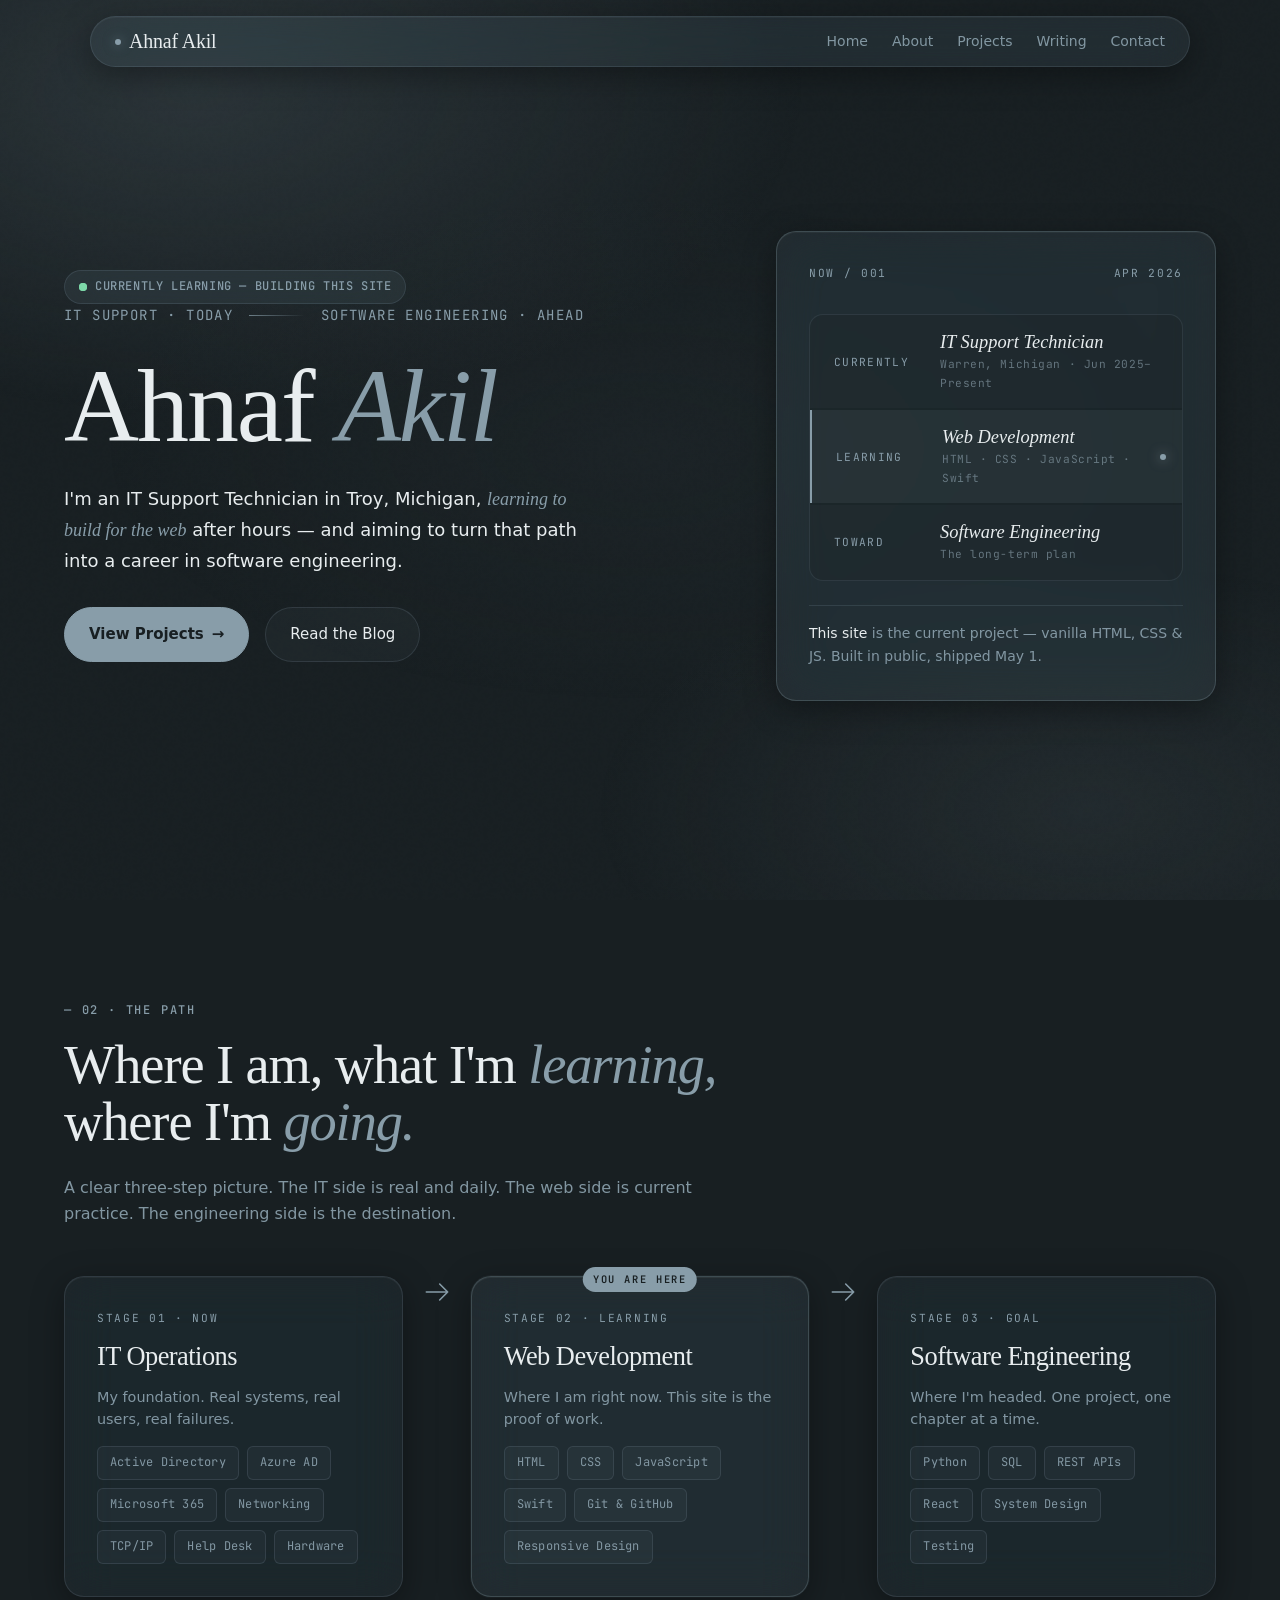
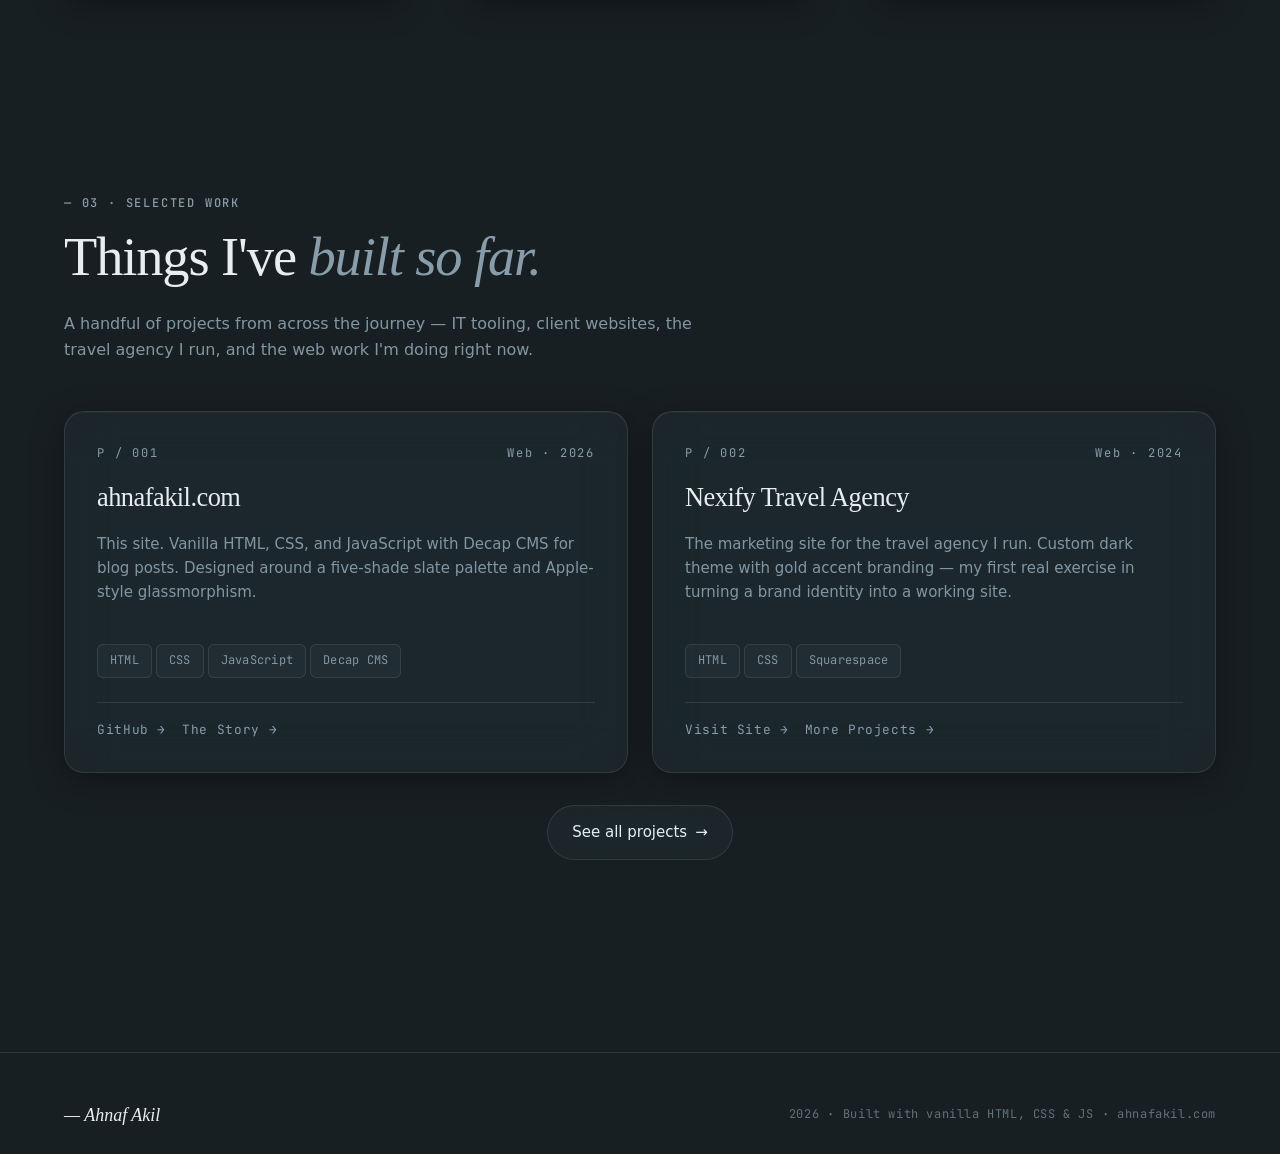
==== commit cb783789: "Update index.html" ====
--- a/index.html
+++ b/index.html
@@ -21,7 +21,7 @@
 <li><a href="index.html">Home</a></li>
 <li><a href="about.html">About</a></li>
 <li><a href="projects.html">Projects</a></li>
-<li><a href="https://blog.ahnafakil.com">Writing</a></li>
+<li><a href="https://blogs.ahnafakil.com">Writing</a></li>
 <li><a href="contact.html">Contact</a></li>
 </ul>
 </nav>
@@ -36,7 +36,7 @@
 <p class="hero-bridge">I'm an IT Support Technician in Troy, Michigan, <span class="accent">learning to build for the web</span> after hours — and aiming to turn that path into a career in software engineering.</p>
 <div class="hero-cta">
 <a href="projects.html" class="btn btn-primary">View Projects <span class="arrow" aria-hidden="true">→</span></a>
-<a href="https://blog.ahnafakil.com" class="btn">Read the Blog</a>
+<a href="https://blogs.ahnafakil.com" class="btn">Read the Blog</a>
 </div>
 </div>
 
--- a/assets/css/main.css
+++ b/assets/css/main.css
@@ -0,0 +1,223 @@
+/* ============================================================
+   ahnafakil.com  —  Design System
+   Playfair Display + Outfit, glassmorphism on slate.
+   ============================================================ */
+*,*::before,*::after{box-sizing:border-box;margin:0;padding:0}
+html{scroll-behavior:smooth;-webkit-font-smoothing:antialiased;-moz-osx-font-smoothing:grayscale}
+img,picture,svg{display:block;max-width:100%}
+a{color:inherit;text-decoration:none}
+button{border:none;background:none;font:inherit;cursor:pointer;color:inherit}
+
+:root{
+  --cadet:#889DA9;--gunmetal:#6C7E87;--midnight:#505E65;--darkstm:#343F44;--deepspc:#181F22;
+  --glass-bg:rgba(136,157,169,.06);--glass-bg-strong:rgba(136,157,169,.10);
+  --glass-border:rgba(136,157,169,.18);--glass-border-strong:rgba(136,157,169,.28);
+  --glass-blur:blur(24px) saturate(160%);
+  --glass-shadow:0 8px 32px rgba(0,0,0,.35),inset 0 1px 0 rgba(255,255,255,.04);
+  --text-primary:#E8EDEF;--text-secondary:rgba(136,157,169,.95);--text-tertiary:rgba(136,157,169,.65);
+  --font-serif:'Playfair Display','Times New Roman',serif;
+  --font-sans:'Outfit',system-ui,sans-serif;
+  --font-mono:'JetBrains Mono','SF Mono',ui-monospace,monospace;
+  --s-1:4px;--s-2:8px;--s-3:16px;--s-4:24px;--s-5:32px;--s-6:48px;--s-7:64px;--s-8:96px;--s-9:128px;
+  --max-width:1200px;--content-width:720px;
+  --ease-out:cubic-bezier(.16,1,.3,1);--ease-in-out:cubic-bezier(.65,0,.35,1);
+}
+
+body{font-family:var(--font-sans);font-weight:400;font-size:16px;line-height:1.65;color:var(--text-secondary);background:var(--deepspc);min-height:100vh;overflow-x:hidden;position:relative}
+body::before{content:'';position:fixed;inset:0;background:radial-gradient(ellipse 80% 60% at 15% 10%,rgba(108,126,135,.22),transparent 60%),radial-gradient(ellipse 70% 50% at 85% 90%,rgba(80,94,101,.18),transparent 55%),radial-gradient(ellipse 60% 40% at 50% 50%,rgba(52,63,68,.12),transparent 70%);pointer-events:none;z-index:0}
+body::after{content:'';position:fixed;inset:0;background-image:url("data:image/svg+xml,%3Csvg viewBox='0 0 200 200' xmlns='http://www.w3.org/2000/svg'%3E%3Cfilter id='n'%3E%3CfeTurbulence type='fractalNoise' baseFrequency='0.9' numOctaves='3'/%3E%3C/filter%3E%3Crect width='100%25' height='100%25' filter='url(%23n)' opacity='0.5'/%3E%3C/svg%3E");opacity:.025;pointer-events:none;z-index:1;mix-blend-mode:overlay}
+
+h1,h2,h3,h4{font-family:var(--font-serif);font-weight:400;color:var(--text-primary);letter-spacing:-.02em;line-height:1.05}
+h1{font-size:clamp(3rem,7vw + 1rem,6.5rem);font-weight:400}
+h2{font-size:clamp(2rem,3vw + 1rem,3.5rem);margin-bottom:var(--s-4)}
+h3{font-size:clamp(1.5rem,1.5vw + .75rem,2rem);margin-bottom:var(--s-3)}
+h4{font-size:1.25rem;margin-bottom:var(--s-2)}
+p{margin-bottom:var(--s-3);max-width:65ch}
+p.lead{font-size:1.125rem;line-height:1.7;color:var(--text-primary);font-weight:300}
+.eyebrow{font-family:var(--font-mono);font-size:.75rem;font-weight:500;text-transform:uppercase;letter-spacing:.15em;color:var(--cadet);margin-bottom:var(--s-3);display:inline-block}
+.serif-italic{font-family:var(--font-serif);font-style:italic;color:var(--text-primary)}
+a.inline-link{color:var(--text-primary);border-bottom:1px solid var(--glass-border-strong);transition:border-color .3s var(--ease-out)}
+a.inline-link:hover{border-bottom-color:var(--cadet)}
+code,pre{font-family:var(--font-mono);font-size:.85em}
+code{background:var(--glass-bg-strong);border:1px solid var(--glass-border);padding:2px 6px;border-radius:4px;color:var(--text-primary)}
+
+.container{position:relative;z-index:2;max-width:var(--max-width);margin:0 auto;padding:0 var(--s-4)}
+.container-narrow{max-width:var(--content-width);margin:0 auto;padding:0 var(--s-4)}
+section{padding:var(--s-8) 0;position:relative;z-index:2}
+
+.glass{background:var(--glass-bg);backdrop-filter:var(--glass-blur);-webkit-backdrop-filter:var(--glass-blur);border:1px solid var(--glass-border);border-radius:20px;box-shadow:var(--glass-shadow)}
+.glass-strong{background:var(--glass-bg-strong);backdrop-filter:var(--glass-blur);-webkit-backdrop-filter:var(--glass-blur);border:1px solid var(--glass-border-strong);border-radius:20px;box-shadow:var(--glass-shadow)}
+@supports not (backdrop-filter:blur(20px)){.glass,.glass-strong{background:rgba(52,63,68,.85)}}
+
+.nav{position:fixed;top:var(--s-3);left:50%;transform:translateX(-50%);z-index:100;width:calc(100% - var(--s-5));max-width:1100px;padding:var(--s-2) var(--s-4);background:var(--glass-bg-strong);backdrop-filter:var(--glass-blur);-webkit-backdrop-filter:var(--glass-blur);border:1px solid var(--glass-border);border-radius:100px;box-shadow:var(--glass-shadow);display:flex;align-items:center;justify-content:space-between}
+.nav-brand{font-family:var(--font-serif);font-size:1.25rem;color:var(--text-primary);letter-spacing:-.01em}
+.nav-brand .dot{display:inline-block;width:6px;height:6px;background:var(--cadet);border-radius:50%;margin-right:8px;transform:translateY(-3px);box-shadow:0 0 12px rgba(136,157,169,.6)}
+.nav-links{display:flex;gap:var(--s-4);list-style:none}
+.nav-links a{font-family:var(--font-sans);font-size:.875rem;font-weight:500;color:var(--text-secondary);transition:color .2s var(--ease-out);position:relative}
+.nav-links a:hover,.nav-links a.active{color:var(--text-primary)}
+.nav-links a.active::after{content:'';position:absolute;bottom:-6px;left:50%;transform:translateX(-50%);width:4px;height:4px;background:var(--cadet);border-radius:50%}
+.nav-toggle{display:none;width:36px;height:36px;align-items:center;justify-content:center}
+.nav-toggle span{display:block;width:18px;height:1.5px;background:var(--text-primary);position:relative}
+.nav-toggle span::before,.nav-toggle span::after{content:'';position:absolute;left:0;width:18px;height:1.5px;background:var(--text-primary)}
+.nav-toggle span::before{top:-6px}.nav-toggle span::after{top:6px}
+@media(max-width:720px){.nav-toggle{display:flex}.nav-links{display:none;position:absolute;top:calc(100% + 8px);left:0;right:0;background:var(--glass-bg-strong);backdrop-filter:var(--glass-blur);-webkit-backdrop-filter:var(--glass-blur);border:1px solid var(--glass-border);border-radius:20px;flex-direction:column;gap:0;padding:var(--s-2)}.nav-links.is-open{display:flex}.nav-links a{padding:var(--s-3);border-radius:12px}.nav-links a:hover{background:var(--glass-bg-strong)}}
+
+.btn{display:inline-flex;align-items:center;gap:var(--s-2);padding:14px 24px;font-family:var(--font-sans);font-size:.9375rem;font-weight:500;color:var(--text-primary);border:1px solid var(--glass-border);border-radius:100px;background:var(--glass-bg);backdrop-filter:var(--glass-blur);-webkit-backdrop-filter:var(--glass-blur);transition:all .3s var(--ease-out);cursor:pointer;white-space:nowrap}
+.btn:hover{background:var(--glass-bg-strong);border-color:var(--glass-border-strong);transform:translateY(-1px);box-shadow:0 6px 20px rgba(0,0,0,.25)}
+.btn-primary{background:var(--cadet);color:var(--deepspc);border-color:var(--cadet);font-weight:600}
+.btn-primary:hover{background:var(--text-primary);border-color:var(--text-primary);color:var(--deepspc)}
+.btn .arrow{display:inline-block;transition:transform .3s var(--ease-out)}
+.btn:hover .arrow{transform:translateX(3px)}
+
+.status-pill{display:inline-flex;align-items:center;gap:var(--s-2);padding:6px 14px;font-family:var(--font-mono);font-size:.75rem;font-weight:500;letter-spacing:.05em;text-transform:uppercase;color:var(--cadet);background:var(--glass-bg-strong);border:1px solid var(--glass-border);border-radius:100px;backdrop-filter:var(--glass-blur);-webkit-backdrop-filter:var(--glass-blur)}
+.status-pill .pulse{position:relative;width:8px;height:8px;background:#7DD8A8;border-radius:50%}
+.status-pill .pulse::after{content:'';position:absolute;inset:0;background:#7DD8A8;border-radius:50%;animation:pulse 2s var(--ease-out) infinite}
+@keyframes pulse{0%{transform:scale(1);opacity:.7}100%{transform:scale(2.5);opacity:0}}
+
+.hero{min-height:100vh;display:flex;align-items:center;position:relative;padding-top:var(--s-9)}
+.hero-grid{display:grid;grid-template-columns:1fr;gap:var(--s-6);align-items:center}
+@media(min-width:960px){.hero-grid{grid-template-columns:1.4fr 1fr;gap:var(--s-8)}}
+.hero-headline{margin:var(--s-4) 0}
+.hero-headline em{font-style:italic;color:var(--cadet)}
+.hero-tagline{font-family:var(--font-mono);font-size:.875rem;letter-spacing:.1em;text-transform:uppercase;color:var(--cadet);margin-bottom:var(--s-3);display:flex;align-items:center;gap:var(--s-3)}
+.hero-tagline .arrow-line{flex:1;height:1px;background:linear-gradient(to right,var(--gunmetal),transparent);max-width:80px}
+.hero-bridge{font-size:1.125rem;line-height:1.65;color:var(--text-primary);font-weight:300;max-width:540px;margin-bottom:var(--s-5)}
+.hero-bridge .accent{font-family:var(--font-serif);font-style:italic;color:var(--cadet)}
+.hero-cta{display:flex;flex-wrap:wrap;gap:var(--s-3);margin-top:var(--s-5)}
+
+.hero-card{position:relative;padding:var(--s-5);display:flex;flex-direction:column;gap:var(--s-4)}
+.hero-card-label{font-family:var(--font-mono);font-size:.7rem;text-transform:uppercase;letter-spacing:.15em;color:var(--cadet);display:flex;justify-content:space-between;align-items:center}
+
+.now-stack{display:flex;flex-direction:column;gap:2px;background:rgba(0,0,0,.18);border:1px solid var(--glass-border);border-radius:14px;overflow:hidden;margin-top:var(--s-2)}
+.now-row{padding:var(--s-3) var(--s-4);display:grid;grid-template-columns:90px 1fr;grid-template-rows:auto auto;column-gap:var(--s-3);row-gap:2px;background:rgba(136,157,169,.04);position:relative;transition:background .3s var(--ease-out)}
+.now-row:hover{background:rgba(136,157,169,.08)}
+.now-row--accent{background:rgba(136,157,169,.10);border-left:2px solid var(--cadet)}
+.now-row--accent::before{content:'';position:absolute;top:50%;right:var(--s-3);width:6px;height:6px;background:var(--cadet);border-radius:50%;transform:translateY(-50%);box-shadow:0 0 12px rgba(136,157,169,.8);animation:pulse-dot 2.4s var(--ease-in-out) infinite}
+@keyframes pulse-dot{0%,100%{opacity:.5;transform:translateY(-50%) scale(1)}50%{opacity:1;transform:translateY(-50%) scale(1.3)}}
+.now-key{grid-column:1;grid-row:1/span 2;align-self:center;font-family:var(--font-mono);font-size:.7rem;letter-spacing:.12em;text-transform:uppercase;color:var(--cadet)}
+.now-val{grid-column:2;grid-row:1;font-family:var(--font-serif);font-size:1.15rem;color:var(--text-primary);line-height:1.2}
+.now-val em{font-style:italic}
+.now-meta{grid-column:2;grid-row:2;font-family:var(--font-mono);font-size:.7rem;letter-spacing:.05em;color:var(--text-tertiary)}
+
+.path{display:grid;grid-template-columns:1fr;gap:var(--s-3);margin-top:var(--s-5)}
+.path-arrow{display:none;align-items:center;justify-content:center;color:var(--cadet);width:32px;height:32px;margin:0 auto;opacity:.6}
+.path-arrow svg{width:100%;height:100%}
+@media(min-width:960px){.path{grid-template-columns:1fr 36px 1fr 36px 1fr;align-items:stretch;gap:var(--s-3)}.path-arrow{display:flex}}
+.path-col{padding:var(--s-5);display:flex;flex-direction:column;gap:var(--s-3);position:relative;transition:transform .4s var(--ease-out),border-color .4s var(--ease-out)}
+.path-col:hover{transform:translateY(-3px);border-color:var(--glass-border-strong)}
+.path-col--current{background:rgba(136,157,169,.10);border-color:var(--glass-border-strong);box-shadow:0 8px 32px rgba(0,0,0,.35),inset 0 1px 0 rgba(255,255,255,.06),0 0 0 1px rgba(136,157,169,.08)}
+.path-col--current::after{content:'YOU ARE HERE';position:absolute;top:-10px;left:50%;transform:translateX(-50%);font-family:var(--font-mono);font-size:.65rem;letter-spacing:.18em;color:var(--deepspc);background:var(--cadet);padding:4px 10px;border-radius:100px;white-space:nowrap;font-weight:600}
+.path-stage{font-family:var(--font-mono);font-size:.7rem;text-transform:uppercase;letter-spacing:.15em;color:var(--cadet)}
+.path-col h3{font-size:1.65rem;margin:0}
+.path-blurb{font-size:.9rem;color:var(--text-secondary);line-height:1.5;margin:0;flex:1}
+.hero-now{border-top:1px solid var(--glass-border);padding-top:var(--s-3);font-size:.875rem;color:var(--text-secondary)}
+.hero-now strong{color:var(--text-primary);font-weight:500}
+
+.section-head{margin-bottom:var(--s-6);max-width:720px}
+.section-head h2 .em{font-style:italic;color:var(--cadet)}
+.section-head p{color:var(--text-secondary);margin-top:var(--s-3)}
+
+.tag-list{display:flex;flex-wrap:wrap;gap:var(--s-2)}
+.tag{display:inline-flex;align-items:center;padding:6px 12px;font-family:var(--font-mono);font-size:.75rem;letter-spacing:.02em;color:var(--text-secondary);background:var(--glass-bg);border:1px solid var(--glass-border);border-radius:6px;transition:all .2s var(--ease-out)}
+.tag:hover{background:var(--glass-bg-strong);color:var(--text-primary);border-color:var(--glass-border-strong)}
+
+.project-grid{display:grid;grid-template-columns:1fr;gap:var(--s-4)}
+@media(min-width:720px){.project-grid{grid-template-columns:repeat(2,1fr)}}
+.project-card{padding:var(--s-5);display:flex;flex-direction:column;gap:var(--s-3);transition:transform .4s var(--ease-out),border-color .4s var(--ease-out)}
+.project-card:hover{transform:translateY(-4px);border-color:var(--glass-border-strong)}
+.project-card .index{font-family:var(--font-mono);font-size:.75rem;color:var(--cadet);letter-spacing:.15em;display:flex;justify-content:space-between}
+.project-card h3{font-size:1.65rem;margin:var(--s-1) 0}
+.project-card .desc{color:var(--text-secondary);font-size:.9375rem;line-height:1.6;flex:1}
+.project-card .stack{display:flex;flex-wrap:wrap;gap:var(--s-1);margin-top:var(--s-2)}
+.project-card .links{display:flex;gap:var(--s-3);padding-top:var(--s-3);border-top:1px solid var(--glass-border);margin-top:var(--s-2)}
+.project-card .links a{font-family:var(--font-mono);font-size:.8rem;letter-spacing:.05em;color:var(--cadet);display:inline-flex;align-items:center;gap:6px;transition:color .2s var(--ease-out)}
+.project-card .links a:hover{color:var(--text-primary)}
+
+.about-grid{display:grid;grid-template-columns:1fr;gap:var(--s-6);align-items:start}
+@media(min-width:960px){.about-grid{grid-template-columns:320px 1fr;gap:var(--s-7)}}
+.about-photo{position:sticky;top:100px;padding:12px;background:var(--glass-bg);border:1px solid var(--glass-border);border-radius:24px;backdrop-filter:var(--glass-blur);-webkit-backdrop-filter:var(--glass-blur);box-shadow:var(--glass-shadow),0 24px 64px -24px rgba(0,0,0,.6)}
+.about-photo .frame{aspect-ratio:4/5;width:100%;background:linear-gradient(135deg,var(--midnight),var(--darkstm));border-radius:16px;overflow:hidden;position:relative}
+.about-photo .frame img{position:absolute;inset:0;width:100%;height:100%;object-fit:cover;filter:contrast(1.02) saturate(.95);transition:transform .6s var(--ease-out)}
+.about-photo:hover .frame img{transform:scale(1.03)}
+.about-photo .frame::after{content:'';position:absolute;inset:0;background:radial-gradient(ellipse at center,transparent 60%,rgba(24,31,34,.35) 100%);pointer-events:none;border-radius:16px}
+.about-photo .photo-caption{display:flex;justify-content:space-between;align-items:center;padding:12px 4px 4px;font-family:var(--font-mono)}
+.about-photo .caption-label{font-size:.75rem;font-family:var(--font-serif);font-style:italic;color:var(--text-primary)}
+.about-photo .caption-meta{font-size:.7rem;letter-spacing:.1em;text-transform:uppercase;color:var(--text-tertiary)}
+.about-content > *:not(:last-child){margin-bottom:var(--s-4)}
+.about-content h2{margin-top:var(--s-6)}
+.about-content h2:first-child{margin-top:0}
+
+.timeline{list-style:none;margin:var(--s-4) 0;padding:0;border-left:1px solid var(--glass-border)}
+.timeline li{position:relative;padding:0 0 var(--s-5) var(--s-4)}
+.timeline li::before{content:'';position:absolute;left:-5px;top:8px;width:9px;height:9px;background:var(--deepspc);border:1px solid var(--cadet);border-radius:50%}
+.timeline .year{font-family:var(--font-mono);font-size:.75rem;letter-spacing:.1em;color:var(--cadet);text-transform:uppercase;display:block;margin-bottom:4px}
+.timeline .role{font-family:var(--font-serif);font-size:1.25rem;color:var(--text-primary);font-style:italic;margin-bottom:4px}
+.timeline .where{font-size:.875rem;color:var(--text-secondary)}
+
+.post-list{display:flex;flex-direction:column;gap:var(--s-3)}
+.post-card{padding:var(--s-5);display:grid;grid-template-columns:1fr;gap:var(--s-2);transition:transform .4s var(--ease-out),border-color .4s var(--ease-out);cursor:pointer}
+@media(min-width:720px){.post-card{grid-template-columns:140px 1fr auto;align-items:center;gap:var(--s-5)}}
+.post-card:hover{transform:translateX(4px);border-color:var(--glass-border-strong)}
+.post-card time{font-family:var(--font-mono);font-size:.75rem;letter-spacing:.1em;text-transform:uppercase;color:var(--cadet)}
+.post-card h2{font-size:1.5rem;margin:0 0 var(--s-1)}
+.post-card .excerpt{font-size:.9375rem;color:var(--text-secondary);margin:0}
+.post-card .read-more{font-family:var(--font-mono);font-size:.75rem;letter-spacing:.1em;text-transform:uppercase;color:var(--cadet);display:flex;align-items:center;gap:6px;white-space:nowrap}
+
+.post-article{max-width:var(--content-width);margin:0 auto;padding:var(--s-6);font-size:1.0625rem;line-height:1.8;color:var(--text-secondary)}
+.post-article time{font-family:var(--font-mono);font-size:.8rem;letter-spacing:.1em;text-transform:uppercase;color:var(--cadet);display:block;margin-bottom:var(--s-3)}
+.post-article h1{font-size:clamp(2rem,4vw + 1rem,3.5rem);margin-bottom:var(--s-5);line-height:1.1}
+.post-article h2{font-size:1.75rem;margin:var(--s-6) 0 var(--s-3)}
+.post-article h3{font-size:1.4rem;margin:var(--s-5) 0 var(--s-2)}
+.post-article p{margin-bottom:var(--s-4)}
+.post-article p:first-of-type{font-size:1.1875rem;color:var(--text-primary);font-weight:300}
+.post-article ul,.post-article ol{margin-bottom:var(--s-4);padding-left:var(--s-4)}
+.post-article li{margin-bottom:var(--s-2)}
+.post-article blockquote{margin:var(--s-5) 0;padding:var(--s-4) var(--s-5);border-left:2px solid var(--cadet);font-family:var(--font-serif);font-style:italic;font-size:1.25rem;color:var(--text-primary);background:var(--glass-bg);border-radius:0 12px 12px 0}
+.post-article pre{background:rgba(0,0,0,.3);border:1px solid var(--glass-border);border-radius:12px;padding:var(--s-4);overflow-x:auto;margin:var(--s-4) 0;font-size:.875rem}
+.post-article a{color:var(--cadet);border-bottom:1px solid var(--glass-border-strong);transition:border-color .2s var(--ease-out)}
+.post-article a:hover{border-bottom-color:var(--cadet)}
+.post-back{display:inline-flex;align-items:center;gap:var(--s-2);font-family:var(--font-mono);font-size:.8rem;letter-spacing:.1em;text-transform:uppercase;color:var(--cadet);margin-bottom:var(--s-5);transition:color .2s var(--ease-out)}
+.post-back:hover{color:var(--text-primary)}
+
+.contact-grid{display:grid;grid-template-columns:1fr;gap:var(--s-5)}
+@media(min-width:800px){.contact-grid{grid-template-columns:1.2fr 1fr;gap:var(--s-6)}}
+.contact-form{padding:var(--s-5);display:flex;flex-direction:column;gap:var(--s-3)}
+.form-field{display:flex;flex-direction:column;gap:var(--s-1)}
+.form-field label{font-family:var(--font-mono);font-size:.75rem;letter-spacing:.1em;text-transform:uppercase;color:var(--cadet)}
+.form-field input,.form-field textarea{font:inherit;font-size:1rem;padding:12px 16px;background:var(--glass-bg);border:1px solid var(--glass-border);border-radius:12px;color:var(--text-primary);transition:border-color .2s var(--ease-out),background .2s var(--ease-out)}
+.form-field input:focus,.form-field textarea:focus{outline:none;border-color:var(--cadet);background:var(--glass-bg-strong)}
+.form-field textarea{min-height:140px;resize:vertical;font-family:var(--font-sans)}
+.contact-side{display:flex;flex-direction:column;gap:var(--s-3)}
+.contact-link{display:flex;align-items:center;justify-content:space-between;padding:var(--s-4);transition:transform .3s var(--ease-out),border-color .3s var(--ease-out)}
+.contact-link:hover{transform:translateX(4px);border-color:var(--glass-border-strong)}
+.contact-link .label{font-family:var(--font-mono);font-size:.7rem;letter-spacing:.15em;text-transform:uppercase;color:var(--cadet);display:block;margin-bottom:2px}
+.contact-link .value{font-family:var(--font-serif);font-size:1.1rem;color:var(--text-primary);font-style:italic}
+.contact-link .arrow{color:var(--cadet);font-size:1.25rem;transition:transform .3s var(--ease-out)}
+.contact-link:hover .arrow{transform:translate(4px,-4px)}
+
+.footer{border-top:1px solid var(--glass-border);padding:var(--s-6) 0 var(--s-4);margin-top:var(--s-8);position:relative;z-index:2}
+.footer-content{display:flex;flex-direction:column;gap:var(--s-4);align-items:center;text-align:center}
+@media(min-width:720px){.footer-content{flex-direction:row;justify-content:space-between;text-align:left}}
+.footer-brand{font-family:var(--font-serif);font-style:italic;color:var(--text-primary);font-size:1.125rem}
+.footer-meta{font-family:var(--font-mono);font-size:.75rem;letter-spacing:.05em;color:var(--text-tertiary)}
+.footer-meta .sep{margin:0 var(--s-2);color:var(--gunmetal)}
+
+.reveal{opacity:0;transform:translateY(20px);transition:opacity .8s var(--ease-out),transform .8s var(--ease-out)}
+.reveal.is-visible{opacity:1;transform:translateY(0)}
+.reveal-stagger > *{opacity:0;transform:translateY(20px);transition:opacity .8s var(--ease-out),transform .8s var(--ease-out)}
+.reveal-stagger.is-visible > *:nth-child(1){transition-delay:.05s}
+.reveal-stagger.is-visible > *:nth-child(2){transition-delay:.15s}
+.reveal-stagger.is-visible > *:nth-child(3){transition-delay:.25s}
+.reveal-stagger.is-visible > *:nth-child(4){transition-delay:.35s}
+.reveal-stagger.is-visible > *:nth-child(5){transition-delay:.45s}
+.reveal-stagger.is-visible > *:nth-child(6){transition-delay:.55s}
+.reveal-stagger.is-visible > *:nth-child(7){transition-delay:.65s}
+.reveal-stagger.is-visible > *:nth-child(8){transition-delay:.75s}
+.reveal-stagger.is-visible > *{opacity:1;transform:translateY(0)}
+
+.hero-headline,.hero-bridge,.hero-cta,.hero-tagline,.status-pill{opacity:0;animation:hero-in 1s var(--ease-out) forwards}
+.status-pill{animation-delay:.1s}.hero-tagline{animation-delay:.2s}.hero-headline{animation-delay:.3s}.hero-bridge{animation-delay:.5s}.hero-cta{animation-delay:.7s}
+.hero-card{animation-delay:.4s;opacity:0;animation:hero-in 1s var(--ease-out) .4s forwards}
+@keyframes hero-in{from{opacity:0;transform:translateY(24px)}to{opacity:1;transform:translateY(0)}}
+@media(prefers-reduced-motion:reduce){*,*::before,*::after{animation-duration:.01ms!important;animation-iteration-count:1!important;transition-duration:.01ms!important;scroll-behavior:auto!important}}
+:focus-visible{outline:2px solid var(--cadet);outline-offset:2px;border-radius:4px}
